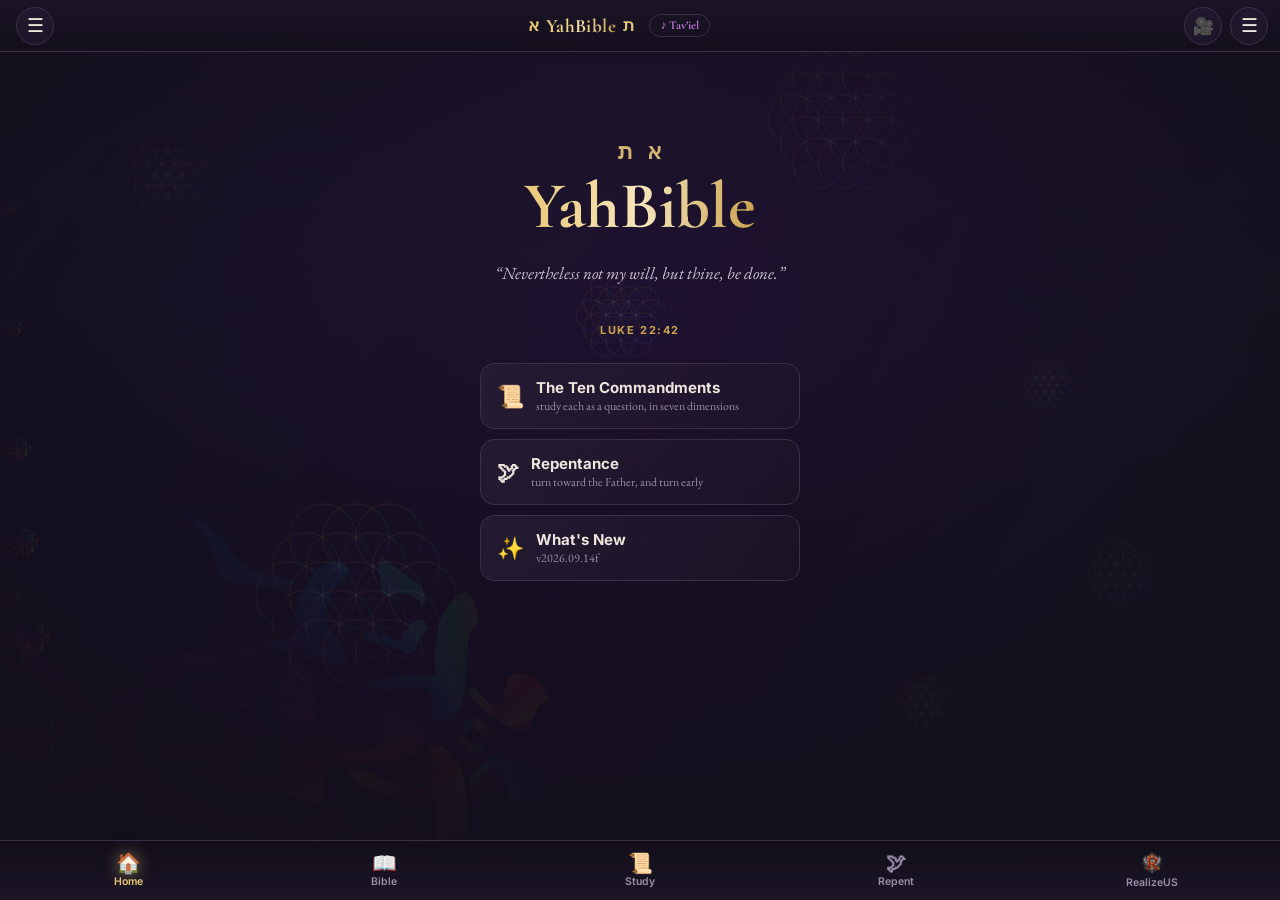
==== www/index.html @ 34f57cc9 "Master identities corrected to the creator's real login: virtuousdeity@proton.me and @yahwehtsidkenu" ====
<!doctype html>
<html lang="en">
<head>
<meta charset="utf-8">
<meta name="viewport" content="width=device-width, initial-scale=1, viewport-fit=cover, maximum-scale=1, user-scalable=no">
<meta name="theme-color" content="#130f1b">
<title>YahBible</title>
<link rel="stylesheet" href="fonts.css">
<link rel="stylesheet" href="app.css">
</head>
<body>
  <!-- Holy-fish backdrop: a school of swimming fish + rotating Flower-of-Life (seeds of life),
       exactly like the desktop app. Populated by buildBg() in app.js. -->
  <div id="fishbg"><div class="hueshift"></div><div id="flowers"></div><div id="fishes"></div>
    <div class="giant"><img src="assets/holy-fish.png" alt=""></div></div>

  <header id="topbar">
    <button class="topbtn menubtn" id="leftmenubtn" title="Sources" aria-label="Open sources menu">☰</button>
    <div class="wordmark"><span class="heb">א</span><span class="yb">YahBible</span><span class="heb">ת</span>
      <button class="tavlink" id="tavbtn" title="Ask Tav'iel">&#9834; Tav&rsquo;iel</button></div>
    <div class="topright">
      <button class="topbtn" id="cambtn" title="Self-cam / studio" aria-label="Self-cam">🎥</button>
      <button class="topbtn menubtn" id="rightmenubtn" title="Menu &amp; verse study" aria-label="Open menu">☰</button>
    </div>
  </header>

  <main id="view"></main>

  <!-- FULL 1:1 desktop app, shown when the desktop is reachable; camera overlays float on top -->
  <iframe id="deskframe" title="YahBible" hidden></iframe>
  <button id="deskexit" title="Back to the phone app" hidden>✕ Exit to app</button>

  <!-- LEFT drawer: sources (all the sacred books) — mirrors the desktop left menu -->
  <div id="scrim" hidden></div>
  <aside id="leftdrawer" class="drawer left" hidden aria-label="Sources"></aside>
  <!-- RIGHT drawer: verse study (word breakdown, versions, original language) — mirrors the desktop right panel -->
  <aside id="rightdrawer" class="drawer right" hidden aria-label="Verse study"></aside>

  <nav id="tabbar">
    <button class="tab" data-tab="home"><span class="ti">🏠</span>Home</button>
    <button class="tab" data-tab="bible"><span class="ti">📖</span>Bible</button>
    <button class="tab" data-tab="commandments"><span class="ti">📜</span>Study</button>
    <button class="tab" data-tab="repent"><span class="ti">🕊</span>Repent</button>
    <button class="tab" data-tab="realizeus"><img class="ti tabimg" src="assets/realizeus.png" alt="">RealizeUS</button>
  </nav>

  <!-- draggable + pinch-resizable self-cam windows (front / back), each independent -->
  <div id="cam" class="camwin"><video id="camvid" autoplay playsinline muted></video></div>
  <div id="cam2" class="camwin"><video id="camvid2" autoplay playsinline muted></video></div>

  <!-- OTA loader — VERSION-GATED: only runs a cached web shell if it is strictly NEWER than the
       version bundled in this APK; otherwise always runs the bundled code. This prevents an old
       web copy from ever masking newer bundled features. -->
  <script>
  (function(){
    var BUNDLED_VER=20260914240;   // bump every APK build; OTA applies only if remote > this
    window.__bundledVer=BUNDLED_VER;   // shown in Settings so the running build is always verifiable
    var REMOTE='https://huggingface.co/OhBeOneKeyNoBe/YahBible-Mobile/resolve/main/www/';
    var SHELL=['app.css','data/commandments.js','data/repentance.js','data/news.js','data/kjv.js','data/verlang.js','packs.js','app.js'];
    function ck(f){return 'yb_ota_'+f;}
    function bundled(){ SHELL.forEach(function(f){
        if(f.slice(-4)==='.css'){var l=document.createElement('link');l.rel='stylesheet';l.href=f;document.head.appendChild(l);}
        else{document.write('<script src="'+f+'"><\/script>');}
      }); }
    function inject(f,txt){ if(f.slice(-4)==='.css'){var s=document.createElement('style');s.textContent=txt;document.head.appendChild(s);}
        else{var sc=document.createElement('script');sc.text=txt;document.head.appendChild(sc);} }
    var cver=0; try{ cver=parseInt(localStorage.getItem('yb_ota_ver')||'0',10)||0; }catch(e){}
    var full=true; try{ for(var i=0;i<SHELL.length;i++){ if(localStorage.getItem(ck(SHELL[i]))==null){ full=false; break; } } }catch(e){ full=false; }
    if(full && cver>BUNDLED_VER){ try{ for(var j=0;j<SHELL.length;j++) inject(SHELL[j], localStorage.getItem(ck(SHELL[j]))); }catch(e){ bundled(); } }
    else { // bundled is newest (or no valid newer cache) — clear any stale cache and run bundled
      try{ if(cver<=BUNDLED_VER){ SHELL.forEach(function(f){localStorage.removeItem(ck(f));}); localStorage.removeItem('yb_ota_ver'); } }catch(e){}
      bundled();
    }
    // background: only cache a shell that is a NEWER version than we bundled
    setTimeout(function(){
      try{
        fetch(REMOTE+'version.txt?ts='+Date.now(),{cache:'no-store'}).then(function(r){return r.ok?r.text():null;}).then(function(v){
          var rv=parseInt((v||'0').trim(),10)||0; if(rv<=BUNDLED_VER) return;   // nothing newer online
          var got={}, pending=SHELL.length;
          SHELL.forEach(function(f){ fetch(REMOTE+f+'?ts='+Date.now(),{cache:'no-store'}).then(function(r){return r.ok?r.text():null;}).then(function(t){
            if(t) got[f]=t; if(--pending===0){ var ok=SHELL.every(function(x){return got[x]!=null;});
              if(ok){ try{ SHELL.forEach(function(x){localStorage.setItem(ck(x),got[x]);}); localStorage.setItem('yb_ota_ver',String(rv)); }catch(e){}
                if(window.toast) toast('✨ Update ready — reopen the app to apply'); } }
          }).catch(function(){ if(--pending===0){} }); });
        }).catch(function(){});
      }catch(e){}
    }, 3000);
  })();
  </script>
</body>
</html>
---- www/fonts.css ----
/* YahBible Mobile — self-hosted fonts (offline) */
@font-face{font-family:'Cormorant Garamond';font-style:italic;font-weight:600;font-display:swap;src:url('fonts/cormorantgaramond-600i.woff2') format('woff2')}
@font-face{font-family:'Cormorant Garamond';font-style:normal;font-weight:500;font-display:swap;src:url('fonts/cormorantgaramond-500.woff2') format('woff2')}
@font-face{font-family:'Cormorant Garamond';font-style:normal;font-weight:600;font-display:swap;src:url('fonts/cormorantgaramond-600.woff2') format('woff2')}
@font-face{font-family:'Cormorant Garamond';font-style:normal;font-weight:700;font-display:swap;src:url('fonts/cormorantgaramond-700.woff2') format('woff2')}
@font-face{font-family:'EB Garamond';font-style:italic;font-weight:400;font-display:swap;src:url('fonts/ebgaramond-400i.woff2') format('woff2')}
@font-face{font-family:'EB Garamond';font-style:normal;font-weight:400;font-display:swap;src:url('fonts/ebgaramond-400.woff2') format('woff2')}
@font-face{font-family:'Inter';font-style:normal;font-weight:400;font-display:swap;src:url('fonts/inter-400.woff2') format('woff2')}
@font-face{font-family:'Inter';font-style:normal;font-weight:600;font-display:swap;src:url('fonts/inter-600.woff2') format('woff2')}
@font-face{font-family:'Inter';font-style:normal;font-weight:700;font-display:swap;src:url('fonts/inter-700.woff2') format('woff2')}
@font-face{font-family:'Inter';font-style:normal;font-weight:800;font-display:swap;src:url('fonts/inter-800.woff2') format('woff2')}
---- www/app.css ----
/* YahBible Mobile — offline phone UI. Dark holographic theme, matches the desktop edition. */
:root{
  --bg:#130f1b; --bg2:#1b1526; --panel:#221a30; --panela:#2a2038;
  --ink:#ece6dc; --ink2:#c9c0d4; --dim:#9a8fa8; --line:#3a3048;
  --gold:#e9c877; --gold2:#caa24e; --sky:#6cb6ff; --grn:#5fd39a; --vio:#c07ad9;
  --hue:270;
  /* RGB components so themed surfaces can carry alpha */
  --bgrgb:19,15,27; --bg2rgb:27,21,38;
  --cardrgb:34,26,48; --card2rgb:46,36,64; --card3rgb:28,22,40; --actrgb:60,48,80;
  --goldrgb:233,200,119;
  --hebsize:19px;            /* Hebrew / original text size (Settings) */
  --menuop:1;                /* menu opacity: 1 = solid, lower reveals the fish */
  --veil:0;                  /* content veil over the fish behind the main area */
  /* a readable italic serif (system fonts, offline): Georgia on iOS/desktop, Noto Serif on Android */
  --fital:'Iowan Old Style',Georgia,'Noto Serif','EB Garamond',serif;
  --safe-top:env(safe-area-inset-top,0px); --safe-bot:env(safe-area-inset-bottom,0px);
}
/* ===== themes (desktop parity: Parchment / Sepia / Night). Night is the base above. ===== */
body[data-theme="parchment"]{
  --bg:#f2ead6; --bg2:#eadfc4; --panel:#e4d6b6; --panela:#dccaa4;
  --ink:#2f2513; --ink2:#54442c; --dim:#84714f; --line:#cfc0a0;
  --gold:#8a6420; --gold2:#a67c2e; --sky:#245e9e; --grn:#1c7a50; --vio:#6f3b8c;
  --bgrgb:242,234,214; --bg2rgb:234,223,196;
  --cardrgb:255,250,238; --card2rgb:248,240,222; --card3rgb:240,230,206; --actrgb:224,210,180;
  --goldrgb:138,100,32}
body[data-theme="sepia"]{
  --bg:#e9d9ba; --bg2:#e0cda6; --panel:#d8c294; --panela:#cfb783;
  --ink:#37281a; --ink2:#5c4630; --dim:#8a7052; --line:#c2ad86;
  --gold:#7e5a1a; --gold2:#996f24; --sky:#2a5a92; --grn:#20714c; --vio:#6a3d85;
  --bgrgb:233,217,186; --bg2rgb:224,205,166;
  --cardrgb:250,240,216; --card2rgb:242,230,202; --card3rgb:234,220,188; --actrgb:216,197,160;
  --goldrgb:126,90,26}
/* light themes: soften the dark holy-fish sky and re-ground the lineage node tints */
body[data-theme="parchment"] #fishbg,body[data-theme="sepia"] #fishbg{
  background:radial-gradient(120% 100% at 50% -10%,hsl(var(--hue) 30% 90%),hsl(var(--hue) 26% 78%) 70%)}
body[data-theme="parchment"] .gnode.fullness,body[data-theme="sepia"] .gnode.fullness{background:hsl(45 55% 92%);border-color:hsl(45 45% 68%)}
body[data-theme="parchment"] .gnode.deficiency,body[data-theme="sepia"] .gnode.deficiency{background:hsl(2 45% 93%);border-color:hsl(2 40% 72%)}
body[data-theme="parchment"] .gnode.angelic,body[data-theme="sepia"] .gnode.angelic{background:hsl(210 50% 92%);border-color:hsl(210 40% 70%)}
body[data-theme="parchment"] .gnode.angelic .gnname,body[data-theme="sepia"] .gnode.angelic .gnname{color:hsl(214 45% 30%)}
*{box-sizing:border-box;-webkit-tap-highlight-color:transparent}
/* ===== readable italics: swap the delicate Garamond italic for a legible serif ===== */
.cscr,.cmdfull,.repepigraph,.prayerbox,.scnote,.scintro,.cssub,.onioncap,.dimhint,
.home .quote,.dimq,.ladintro,.rc,.cssub,.repline,.beliefbox,.rv{font-family:var(--fital)}
.cscr,.cmdfull,.repepigraph,.prayerbox,.scnote,.scintro,.cssub,.home .quote,.dimq,.onioncap{font-style:italic}
/* ===== holographic gold: any prominent gold shimmers ===== */
@keyframes holoShimmer{0%,100%{background-position:0% 50%}50%{background-position:100% 50%}}
.holo,.holo-gold,.cmdttl,.rdttl,.csttl,.cmdsec h3,.wordmark .yb,.home .big .yb,
.cscrref,.cxrl,.cxlbl,.cmdeye,.listhdr,.testlbl,.onilbl{
  background:linear-gradient(100deg,#f6e6bd,#e9c877,#fff6d8,#caa24e,#e9c877,#f6e6bd);
  background-size:220% 100%;-webkit-background-clip:text;background-clip:text;
  -webkit-text-fill-color:transparent;color:transparent;animation:holoShimmer 6s ease-in-out infinite}
.repepigraph,.cmdfull,.prayerbox{ /* gold quotes: readable italic in a warm holographic gold */
  background:linear-gradient(100deg,#f3e2b4,#e9c877,#fff2cf,#d8b25e,#e9c877);
  background-size:200% 100%;-webkit-background-clip:text;background-clip:text;
  -webkit-text-fill-color:transparent;color:transparent;animation:holoShimmer 7s ease-in-out infinite}
@media (prefers-reduced-motion:reduce){.holo,.holo-gold,.cmdttl,.rdttl,.csttl,.cmdsec h3,.repepigraph,.cmdfull,.prayerbox,.cscrref{animation:none}}
html,body{margin:0;height:100%;background:var(--bg);color:var(--ink);
  font-family:Inter,-apple-system,"Segoe UI",Roboto,sans-serif;overscroll-behavior:none}
body{display:flex;flex-direction:column;overflow:hidden}
button{font-family:inherit;color:inherit}
h1,h2,h3{margin:0}

/* holy-fish backdrop: a school of swimming fish + rotating Flower-of-Life (seeds of life),
   1:1 with the desktop app's #hfbg. --bgvis (0..~2.3) scales overall visibility. */
#fishbg{position:fixed;inset:0;z-index:0;pointer-events:none;overflow:hidden;--bgvis:1;
  background:radial-gradient(120% 100% at 50% -10%,hsl(var(--hue) 45% 14%),hsl(var(--hue) 40% 7%) 70%)}
#fishbg .hueshift{position:absolute;inset:0;opacity:calc(.22 * var(--bgvis));mix-blend-mode:screen;
  background:linear-gradient(120deg,hsl(205 80% 40% / .5),hsl(260 70% 45% / .5),hsl(170 70% 40% / .5));
  animation:hueshift 26s linear infinite}
#fishbg .flower{position:absolute;opacity:calc(.85 * var(--bgvis))}
#fishbg .fish{position:absolute;opacity:calc(.34 * var(--bgvis))}
#fishbg .fish img,#fishbg .giant img{width:100%;height:auto;display:block}
#fishbg .giant{position:absolute;top:50%;left:0;opacity:calc(.17 * var(--bgvis));width:min(560px,72vw);
  animation:swimR 64s linear infinite}
@keyframes hueshift{0%{filter:hue-rotate(0)}100%{filter:hue-rotate(360deg)}}
@keyframes rotslow{to{transform:rotate(360deg)}}
@keyframes drift{0%{transform:translate(0,0)}100%{transform:translate(var(--dx),var(--dy))}}
@keyframes swimR{0%{transform:translate(-16vw,-50%) scaleX(1)}100%{transform:translate(116vw,-50%) scaleX(1)}}
@keyframes swimL{0%{transform:translate(116vw,-50%) scaleX(-1)}100%{transform:translate(-16vw,-50%) scaleX(-1)}}
#fishbg::after{content:"";position:absolute;inset:0;background:radial-gradient(80% 60% at 50% 42%,transparent,var(--bg) 96%)}
/* studio mode: an uploaded/downloaded stream background replaces the fish school —
   the header, logo, verse and buttons stay on top untouched */
#fishbg.studio{background-size:cover;background-position:center}
#fishbg.studio .hueshift,#fishbg.studio .flower,#fishbg.studio .fish,#fishbg.studio .giant{display:none}
#fishbg.studio::after{background:radial-gradient(85% 70% at 50% 45%,transparent,rgba(0,0,0,.30) 100%)}
.bgthumb{width:64px;height:96px;border-radius:10px;border:2px solid var(--line);background-size:cover;background-position:center;cursor:pointer;flex:none}
.bgthumb.on{border-color:var(--gold);box-shadow:0 0 0 1px var(--gold)}
.bgthumb.fish{display:flex;align-items:center;justify-content:center;font-size:22px;background:linear-gradient(160deg,#241a34,#161022)}
.bgthumb.up{display:flex;align-items:center;justify-content:center;font-size:20px;color:var(--gold);background:rgba(var(--cardrgb),.5);border-style:dashed}

/* top bar */
#topbar{position:relative;z-index:5;flex:none;height:calc(52px + var(--safe-top));padding-top:var(--safe-top);
  display:flex;align-items:center;justify-content:space-between;padding-left:16px;padding-right:12px;
  background:linear-gradient(180deg,var(--bg2),rgba(var(--bgrgb),.72));backdrop-filter:blur(8px);border-bottom:1px solid var(--line)}
.wordmark{font:700 19px "Cormorant Garamond",Georgia,serif;letter-spacing:.02em;display:flex;align-items:center;gap:7px}
.wordmark .heb{color:var(--gold);font-size:17px}
.wordmark .yb{background:linear-gradient(92deg,#e9c877,#f0d9a0,#caa24e);-webkit-background-clip:text;background-clip:text;-webkit-text-fill-color:transparent;font-weight:700}
.topbtn{width:38px;height:38px;border-radius:50%;border:1px solid var(--line);background:rgba(40,30,55,.5);
  display:flex;align-items:center;justify-content:center;font-size:17px;cursor:pointer}
.topbtn:active{transform:scale(.94)}
.topbtn.on{border-color:var(--vio);color:#e8c4f5}
.topright{display:flex;align-items:center;gap:8px}
.menubtn{font-size:19px}
#topbar .wordmark{flex:1;justify-content:center}
.tavlink{margin-left:8px;background:transparent;border:1px solid var(--line);border-radius:16px;padding:3px 10px;
  font:700 12px "Cormorant Garamond",Georgia,serif;color:var(--vio);cursor:pointer}
.tavlink:active{transform:scale(.95)}
/* slide-out drawers (left = sources, right = verse study) */
#scrim{position:fixed;inset:0;z-index:40;background:rgba(8,5,15,.6);backdrop-filter:blur(2px);animation:fade .2s ease}
.drawer{position:fixed;top:0;bottom:0;z-index:45;width:min(85vw,340px);
  background:linear-gradient(160deg,rgba(var(--bg2rgb),var(--menuop)),rgba(var(--bgrgb),var(--menuop)));
  overflow-y:auto;-webkit-overflow-scrolling:touch;padding:calc(14px + var(--safe-top)) 16px calc(20px + var(--safe-bot));
  box-shadow:0 0 40px rgba(0,0,0,.6)}
/* menu transparency: with it active, an open menu reveals the FISH BACKGROUND — never the page
   content — so the main view and tab bar step out of sight while a drawer is open */
body.seethru #view,body.seethru #tabbar,body.seethru #topbar{visibility:hidden}
body.seethru #scrim{background:rgba(8,5,15,.10);backdrop-filter:none}
body.seethru .drawer{box-shadow:none}
.drawer.left{left:0;border-right:1px solid var(--line);transform:translateX(-100%);animation:slideL .26s ease forwards}
.drawer.right{right:0;border-left:1px solid var(--line);transform:translateX(100%);animation:slideR .26s ease forwards}
@keyframes slideL{to{transform:translateX(0)}} @keyframes slideR{to{transform:translateX(0)}}
.drawhdr{display:flex;align-items:center;justify-content:space-between;margin-bottom:12px;padding-bottom:10px;border-bottom:1px solid var(--line)}
.drawhdr .dt{font:800 11px Inter;letter-spacing:.16em;text-transform:uppercase;color:var(--gold2)}
.drawx{width:32px;height:32px;border-radius:50%;border:1px solid var(--line);background:rgba(40,30,55,.5);color:var(--dim);font-size:15px;cursor:pointer}
.srcgroup{margin-bottom:14px}
.srclbl{font:800 10px Inter;letter-spacing:.14em;text-transform:uppercase;color:var(--gold2);margin:10px 0 6px;opacity:.9}
.srcitem{display:flex;align-items:center;gap:9px;width:100%;text-align:left;padding:10px 11px;margin-bottom:5px;border-radius:10px;cursor:pointer;
  border:1px solid var(--line);background:rgba(var(--cardrgb),.4);color:var(--ink);font:600 14px Inter}
.srcitem:active{transform:scale(.99);border-color:var(--gold2)}
.srcitem .si{font-size:16px;flex:none}
.srcitem.locked{opacity:.6}
.srcitem.locked .si{filter:grayscale(1)}
.srcitem.dl{opacity:.85}
.srcsz{margin-left:auto;font:700 10px Inter;color:var(--sky)}
.srcnote{font:12.5px/1.5 var(--fital);font-style:italic;color:var(--dim);padding:8px 4px}
.connectcard{margin:8px 0 14px;padding:12px 13px;border-radius:12px;border:1px solid rgba(108,182,255,.4);background:rgba(89,150,255,.07)}
.connectcard .cct{font:700 13px Inter;color:var(--sky)}
.connectcard p{font:12.5px/1.5 var(--fital);color:var(--dim);margin:5px 0 9px}
.connectbtn{width:100%;padding:9px;border-radius:9px;border:1px solid var(--sky);background:transparent;color:var(--sky);font:700 13px Inter;cursor:pointer}
/* right drawer — verse study */
.vsref{font:700 20px "Cormorant Garamond",Georgia,serif;margin:2px 0 6px}
.vstext{font:17px/1.6 var(--fital);color:var(--ink);margin:0 0 12px;padding-left:11px;border-left:2px solid var(--gold2)}
.vstabs{display:flex;flex-wrap:wrap;gap:6px;margin:0 0 14px}
.vstab{padding:6px 11px;border-radius:16px;border:1px solid var(--line);background:rgba(40,30,55,.5);color:var(--ink2);font:600 12px Inter;cursor:pointer}
.vstab.locked{opacity:.7}
.wchips{display:flex;flex-wrap:wrap;gap:6px;margin:5px 0 14px}
.wchip{padding:5px 10px;border-radius:8px;border:1px solid var(--line);background:rgba(var(--cardrgb),.5);color:var(--ink);font:500 13px var(--fital);cursor:pointer}
.wchip:active{border-color:var(--gold2);transform:scale(.97)}
.rv{cursor:pointer} .rv:active{background:rgba(var(--goldrgb),.08)}
/* version compare + word study inside the drawer */
#vspanel{margin:10px 0}
.vlist{display:flex;flex-direction:column;gap:7px;max-height:46vh;overflow:auto}
.vrow{display:flex;gap:8px;padding:6px 0;border-bottom:1px solid var(--line)}
.vcode{flex:none;width:92px;font:700 10px Inter;color:var(--gold2);text-transform:uppercase;letter-spacing:.03em;padding-top:2px}
.vtxt{font:14.5px/1.5 var(--fital);color:var(--ink)}
.origline{font-family:"Noto Serif Hebrew","Times New Roman",serif;font-size:22px;direction:rtl;line-height:2;color:var(--ink)}
.origtok{cursor:pointer;padding:1px 4px;border-radius:5px} .origtok:active{background:rgba(var(--goldrgb),.15)}
.interlist{display:flex;flex-wrap:wrap;gap:8px}
.intok{border:1px solid var(--line);border-radius:8px;padding:6px 8px;text-align:center;min-width:64px;background:rgba(var(--cardrgb),.4)}
.intok .io{display:block;font:20px "Noto Serif Hebrew",serif}
.intok .ie{display:block;font:600 12px Inter;color:var(--ink)}
.intok .is{display:block;font:700 9px Inter;color:var(--sky)}
.wsstudy{text-align:center;padding:10px}
.wsglyph{font:34px "Noto Serif Hebrew",serif;margin-bottom:4px}
.wssid{font:700 12px Inter;color:var(--sky);margin-bottom:8px}
.wsdef{font:14.5px/1.55 var(--fital);color:var(--ink);text-align:left}
/* Updates & Downloads screen */
.updbanner{background:rgba(var(--goldrgb),.1);border:1px solid var(--gold2);border-radius:11px;padding:10px 13px;margin:6px 0 12px;font:14px/1.4 Inter;color:var(--gold)}
.miniupd{background:transparent;border:1px solid var(--gold2);border-radius:14px;padding:2px 10px;color:var(--gold);font:700 11px Inter;cursor:pointer}
.setnote{font:13.5px/1.55 var(--fital);color:var(--dim);margin:6px 0 12px}
.packrow{display:flex;gap:10px;align-items:center;border:1px solid var(--line);border-radius:12px;padding:12px 13px;margin-bottom:10px;background:rgba(var(--cardrgb),.4)}
.packmeta{flex:1;min-width:0}
.packname{font:700 15px Inter;color:var(--ink)}
.packdesc{font:12.5px/1.45 var(--fital);color:var(--dim);margin:2px 0 5px}
.packstate{font:700 11px Inter;color:var(--gold2)}
.packbar{height:5px;border-radius:3px;background:rgba(var(--actrgb),.6);margin-top:6px;overflow:hidden}
.packbar>span{display:block;height:100%;width:0;background:linear-gradient(90deg,#e9c877,#5fd39a);transition:width .2s}
.packbtn{flex:none;padding:9px 12px;border-radius:10px;border:1px solid var(--sky);background:transparent;color:var(--sky);font:700 12px Inter;cursor:pointer}
.packbtn.done{border-color:var(--grn);color:var(--grn)}
.packbtn:disabled{opacity:.6}
.setrow{display:flex;gap:8px;align-items:center}
.setinput{width:100%;flex:1;background:rgba(20,14,30,.6);border:1px solid var(--line);border-radius:9px;padding:11px 12px;color:var(--ink);font:15px Inter}
.cmdlogin .setrow{gap:10px}
.acctrow{display:flex;align-items:center;gap:12px}
.acctav{width:44px;height:44px;border-radius:50%;background:linear-gradient(140deg,#c07ad9,#8a7be8);color:#fff;font:800 20px "Cormorant Garamond",serif;display:flex;align-items:center;justify-content:center;flex:none}
.acctname{font:700 16px Inter;color:var(--ink)} .acctsub{font:12.5px var(--fital);color:var(--dim)}
.topbtn.hasupd::after{content:"";position:absolute;top:6px;right:6px;width:8px;height:8px;border-radius:50%;background:var(--gold);border:1px solid var(--bg)}
.topbtn{position:relative}

/* main scroll view */
#view{position:relative;z-index:2;flex:1;overflow-y:auto;-webkit-overflow-scrolling:touch;
  padding:0 15px calc(78px + var(--safe-bot));
  background:rgba(var(--bgrgb),var(--veil))}   /* content veil: 0 = fish shows through (default) */
#view>.screen{padding-top:16px}
#view>.screen.reader{padding-top:0}   /* reader is flush: its sticky bar hugs the header */
.screen{animation:fade .28s ease}
@keyframes fade{from{opacity:0;transform:translateY(6px)}to{opacity:1;transform:none}}

/* bottom tab bar */
#tabbar{position:relative;z-index:5;flex:none;display:flex;height:calc(60px + var(--safe-bot));padding-bottom:var(--safe-bot);
  background:linear-gradient(0deg,var(--bg2),rgba(var(--bgrgb),.8));backdrop-filter:blur(8px);border-top:1px solid var(--line)}
.tab{flex:1;display:flex;flex-direction:column;align-items:center;justify-content:center;gap:2px;
  background:transparent;border:none;cursor:pointer;color:var(--dim);font:600 10.5px Inter;position:relative}
.tab .ti{font-size:20px;line-height:1}
.tab.on{color:var(--gold)}
.tab.on .ti{filter:drop-shadow(0 0 8px rgba(var(--goldrgb),.5))}
.tab .dot{position:absolute;top:9px;right:calc(50% - 16px);width:7px;height:7px;border-radius:50%;background:var(--gold)}

/* ---- HOME ---- */
.home{min-height:70vh;display:flex;flex-direction:column;align-items:center;justify-content:center;text-align:center;padding:30px 8px}
.home .big{font:700 clamp(40px,15vw,66px) "Cormorant Garamond",Georgia,serif;line-height:1;margin:8px 0}
.home .big .yb{background:linear-gradient(92deg,#e9c877,#f6e6bd,#caa24e);-webkit-background-clip:text;background-clip:text;-webkit-text-fill-color:transparent}
.home .heb{color:var(--gold);opacity:.9}
.home .quote{font:italic 17px/1.5 "EB Garamond",Georgia,serif;color:var(--ink2);max-width:340px;margin:14px auto 4px;min-height:52px}
.home .qref{font:700 11px Inter;letter-spacing:.14em;text-transform:uppercase;color:var(--gold2);margin-top:6px}
.home .cta{margin-top:26px;display:flex;flex-direction:column;gap:10px;width:min(320px,86vw)}
.homebtn{display:flex;align-items:center;gap:12px;text-align:left;padding:14px 16px;border-radius:14px;cursor:pointer;
  border:1px solid var(--line);background:linear-gradient(120deg,rgba(42,32,56,.7),rgba(30,22,40,.5));color:var(--ink);font:700 15px Inter}
.homebtn .hi{font-size:22px}
.homebtn .hs{display:block;font:400 12px "EB Garamond",serif;color:var(--dim);margin-top:1px}
.homebtn:active{transform:scale(.98)}

/* ---- list (commandments) ---- */
.listhdr{font:800 11px Inter;letter-spacing:.16em;text-transform:uppercase;color:var(--gold2);margin:4px 0 12px;text-align:center}
.cmdrow{display:flex;align-items:center;gap:13px;width:100%;text-align:left;padding:14px 15px;margin-bottom:9px;border-radius:13px;cursor:pointer;
  border:1px solid var(--line);background:linear-gradient(120deg,rgba(42,32,56,.55),rgba(28,20,38,.4));color:var(--ink)}
.cmdrow:active{transform:scale(.99)}
.cmdrow .num{font:700 20px "Cormorant Garamond",serif;background:linear-gradient(92deg,#e9c877,#caa24e);-webkit-background-clip:text;background-clip:text;-webkit-text-fill-color:transparent;min-width:26px;text-align:center}
.cmdrow .ct{font:600 15px Inter}
.navcards{display:flex;gap:10px;margin-bottom:14px}
.navcard{flex:1;padding:13px;border-radius:13px;cursor:pointer;border:1px solid var(--line);text-align:center;font:700 13px Inter;
  background:linear-gradient(130deg,rgba(48,30,60,.6),rgba(30,20,40,.4))}
.navcard.rep{border-color:rgba(192,122,217,.5);color:#e2bff0}
.navcard.news{border-color:rgba(var(--goldrgb),.45);color:var(--gold)}
.navcard .ni{font-size:19px;display:block;margin-bottom:3px}

/* ---- study page (reused from desktop, mobile-tuned) ---- */
.study{padding-bottom:10px}
.backbtn{display:inline-flex;align-items:center;gap:6px;margin-bottom:8px;padding:7px 12px;border-radius:20px;cursor:pointer;
  border:1px solid var(--line);background:rgba(40,30,55,.5);color:var(--ink2);font:600 12px Inter}
.cmdno{font:800 10px Inter;letter-spacing:.18em;text-transform:uppercase;color:var(--gold2);text-align:center;margin-top:4px}
.cmdttl{font:700 clamp(26px,7vw,34px) "Cormorant Garamond",Georgia,serif;text-align:center;line-height:1.08;margin:3px 0;
  background:linear-gradient(92deg,#e9c877,#f6e6bd,#caa24e);-webkit-background-clip:text;background-clip:text;-webkit-text-fill-color:transparent;text-wrap:balance}
.cmdfull{font:italic 17px/1.45 "EB Garamond",Georgia,serif;text-align:center;color:var(--gold);margin:10px 14px 4px}
.cmdfull .cmdref{display:block;font:700 10px Inter;letter-spacing:.16em;text-transform:uppercase;font-style:normal;color:var(--dim);margin-top:7px}
.cmdsec{border-top:1px solid var(--line);padding-top:16px;margin-top:16px}
.cmdeye{font:800 9.5px Inter;letter-spacing:.16em;text-transform:uppercase;color:var(--gold2);opacity:.85;margin-bottom:3px}
.cmdsec h3{font:600 clamp(19px,5.4vw,23px) "Cormorant Garamond",Georgia,serif;color:var(--gold);margin:0 0 10px;line-height:1.15;text-wrap:balance}
.cmdsec p{font:16px/1.6 "EB Garamond",Georgia,serif;color:var(--ink);margin:10px 0}
.cscr{font:italic 15px/1.5 "EB Garamond",serif;color:var(--gold);margin:10px 0;padding-left:12px;border-left:2px solid var(--gold2)}
.cscrref{display:block;font:700 9.5px Inter;letter-spacing:.1em;text-transform:uppercase;font-style:normal;color:var(--dim);margin-top:4px}
.cxrefs{margin:12px 0 2px;font:14px/1.7 "EB Garamond",serif;color:var(--dim)}
.cxrefs .cxrl{display:block;font:800 9.5px Inter;letter-spacing:.14em;text-transform:uppercase;color:var(--gold2);margin-bottom:3px}
.scref{color:var(--sky);border-bottom:1px dotted rgba(108,182,255,.5);cursor:pointer}
.cmddefine .cmdeye{color:#e0563b}
.cmdkeep{border-left:3px solid var(--grn);padding-left:13px}
.cmdkeep .cmdeye{color:var(--grn)}
.cmdinsight h3{color:var(--sky)} .cmdinsight .cmdeye{color:var(--sky);opacity:.75}

/* dimension accordions */
.dimq{font:italic 600 16px/1.4 "Cormorant Garamond",serif;color:var(--gold2);margin:8px 0 4px}
.dimacc{border:1px solid var(--line);border-radius:11px;margin:0 0 8px;overflow:hidden;background:rgba(var(--cardrgb),.35)}
.dimhdr{display:flex;align-items:center;gap:9px;width:100%;text-align:left;background:transparent;border:none;color:var(--ink);cursor:pointer;padding:12px 13px;font:600 14px Inter}
.dimdot{flex:none;width:12px;height:12px;border-radius:50%}
.dimname{font-weight:700;white-space:nowrap} .dimsub{flex:1;color:var(--dim);font-weight:400;font-size:12px}
.dimcount{flex:none;min-width:19px;height:19px;padding:0 5px;border-radius:10px;background:rgba(var(--actrgb),.6);color:var(--dim);font:700 10px/19px Inter;text-align:center}
.dimcar{transition:transform .2s;color:var(--gold2)} .dimacc.open .dimcar{transform:rotate(90deg)}
.dimbody{display:none;padding:2px 14px 14px;border-top:1px solid var(--line)} .dimacc.open .dimbody{display:block}
.dimbody p{font:15px/1.6 "EB Garamond",serif;margin:10px 0}
.cxlbl{font:800 9.5px Inter;letter-spacing:.14em;text-transform:uppercase;color:var(--vio);margin:12px 0 5px}
.cxlist{margin:0;padding:0;list-style:none}
.cxlist li{font:14px/1.5 "EB Garamond",serif;color:var(--ink);padding:5px 0 5px 13px;border-left:2px solid rgba(224,86,59,.5);margin-bottom:5px}
.keepbox{margin-top:10px;padding:10px 12px;background:rgba(95,211,154,.09);border-left:3px solid var(--grn);border-radius:0 8px 8px 0;font:14.5px/1.55 "EB Garamond",serif}

/* onion */
.onionwrap{margin:8px 0 14px;padding:14px;border:1px solid var(--line);border-radius:14px;background:rgba(28,20,40,.4)}
.onion{position:relative;width:min(280px,74vw);margin:0 auto 12px}
.onionsvg{width:100%;height:auto;display:block}
.onionring{stroke-width:2;fill-opacity:.12}
.onion.picked .onionring{fill-opacity:.05}
.onionring.sel{fill-opacity:.42;stroke-width:3.5}
.onionfig{fill:rgba(244,238,214,.55)}
.onioncore{position:absolute;left:50%;top:50%;transform:translate(-50%,-50%);text-align:center;font:700 10px Inter;color:var(--dim);pointer-events:none;line-height:1.2}
.onioncore.spirit{color:#e0b3ff;text-shadow:0 0 10px rgba(192,122,217,.7)}
.onionleg{display:flex;flex-direction:column;gap:3px}
.onionlegitem{display:flex;align-items:center;gap:9px;flex-wrap:wrap;width:100%;text-align:left;cursor:pointer;background:transparent;border:1px solid transparent;border-radius:9px;padding:7px 9px;color:var(--ink);font:600 13.5px Inter}
.onionlegitem.sel{border-color:var(--gold2);background:rgba(48,38,64,.6)}
.oldot{flex:none;width:12px;height:12px;border-radius:50%}
.olsub{flex-basis:100%;margin-left:21px;font:400 11.5px "EB Garamond",serif;color:var(--dim)}
.onioncap{margin-top:10px;font:italic 12.5px/1.5 "EB Garamond",serif;color:var(--dim)}
.dimhint{font:italic 11.5px Inter;color:var(--dim);margin:2px 0 10px;text-align:center}

/* repentance */
.repdim{margin-top:12px;border:1px solid rgba(192,122,217,.4);border-radius:9px;overflow:hidden;background:rgba(192,122,217,.06)}
.repdimhdr{display:flex;align-items:center;gap:6px;width:100%;text-align:left;cursor:pointer;background:transparent;border:none;color:#d3a9e8;font:700 12.5px Inter;padding:10px 12px}
.repdimhdr .dimcar{margin-left:auto} .repdim.open .repdimhdr .dimcar{transform:rotate(90deg)}
.repdimbody{display:none;padding:2px 13px 13px} .repdim.open .repdimbody{display:block}
.repline{font:14.5px/1.55 "EB Garamond",serif;margin:7px 0} .repline b{color:#d3a9e8;font:700 11px Inter}
.cmdrepent{border-left:3px solid var(--vio);padding-left:13px} .cmdrepent .cmdeye{color:var(--vio)}
.ladder{margin:12px 0;padding:12px 14px;border:1px solid var(--line);border-radius:11px;background:rgba(28,20,40,.4)}
.ladderdown{list-style:none;margin:0;padding:0}
.ladderdown li{display:flex;align-items:center;gap:10px;font:15px/1.5 "EB Garamond",serif;padding:5px 0 5px 12px;border-left:2px solid rgba(192,122,217,.4);margin-left:6px}
.rln{flex:none;width:21px;height:21px;border-radius:50%;background:rgba(140,72,168,.5);color:#eee;font:700 11px/21px Inter;text-align:center}
.ladderup{margin-top:12px;display:flex;flex-wrap:wrap;align-items:center;gap:6px}
.rup{font:700 12px Inter;color:var(--grn);background:rgba(95,211,154,.12);border:1px solid rgba(95,211,154,.4);border-radius:20px;padding:3px 11px}
.rarr{color:var(--dim);font-size:12px}
.repstage{border:1px solid var(--line);border-radius:11px;padding:12px 13px;background:rgba(var(--cardrgb),.4);margin-bottom:10px}
.repsttl{display:flex;align-items:center;gap:8px;font:700 14px Inter;margin-bottom:4px}
.repstsub{color:var(--dim);font-weight:400;font-size:12px}
.repels{display:flex;flex-wrap:wrap;gap:6px;margin-top:6px}
.repel{font:600 12px Inter;color:var(--gold2);background:rgba(var(--goldrgb),.1);border:1px solid var(--line);border-radius:20px;padding:3px 10px;text-transform:capitalize}
.repcontrast{display:flex;flex-direction:column;gap:10px;margin:12px 0}
.rc{padding:12px 14px;border-radius:11px;font:15px/1.5 "EB Garamond",serif}
.rcr{background:rgba(200,80,70,.1);border:1px solid rgba(200,80,70,.4);color:#e6b0a6}
.rcp{background:rgba(95,211,154,.1);border:1px solid rgba(95,211,154,.45);color:#a6e6c0}
.repsubtitle{text-align:center;font:800 10.5px Inter;letter-spacing:.18em;text-transform:uppercase;color:var(--gold2);margin:6px auto 4px;opacity:.85}
.repepigraph{text-align:center;max-width:560px;margin:10px auto 6px;border-left:none;padding:0;font:italic 18px/1.45 "Cormorant Garamond","EB Garamond",serif;color:var(--gold)}
.repepigraph .cscrref{display:block;text-align:center;margin-top:5px;font-style:normal}
/* man-shaped nested layers */
.onlayer{cursor:pointer;transition:opacity .2s}
.onion.picked .onlayer{opacity:.5} .onlayer.sel{opacity:1;filter:drop-shadow(0 0 4px rgba(255,255,255,.55))}
.onion{width:min(230px,60vw)}
.onilbl{font:800 9.5px Inter;letter-spacing:.14em;text-transform:uppercase;color:var(--gold2);margin:2px 0 6px}
.onionlegitem.sel .olname{color:var(--gold)}
/* countdown ladder 7->1 */
.ladintro{font:15px/1.6 "EB Garamond",serif;margin:8px 0 12px}
.ladder2{display:flex;flex-direction:column;margin:6px 0 12px}
.ladrow{display:flex;gap:11px;align-items:flex-start;padding:9px 6px;border-radius:9px;position:relative}
.ladrow.sel{background:rgba(var(--actrgb),.5)}
.ladrow:not(:last-child)::after{content:"";position:absolute;left:21px;top:38px;bottom:-1px;width:2px;background:linear-gradient(var(--line),transparent)}
.ladn{flex:none;width:29px;height:29px;border-radius:50%;color:#14101c;font:800 14px Inter;display:flex;align-items:center;justify-content:center;z-index:1}
.ladlabel{font:600 15px Inter}
.laddim{font:700 10.5px Inter;text-transform:uppercase;letter-spacing:.05em;margin-left:3px}
.ladnote{font:13px/1.5 "EB Garamond",serif;color:var(--dim);margin-top:2px}
/* three-step counsel */
.cmdcounsel{border-left:3px solid var(--gold2);padding-left:13px} .cmdcounsel .cmdeye{color:var(--gold2)}
.counselstep{display:flex;gap:12px;margin:14px 0;padding-top:14px;border-top:1px solid var(--line)}
.csnum{flex:none;width:32px;height:32px;border-radius:50%;background:linear-gradient(140deg,#e9c877,#caa24e);color:#241833;font:800 16px "Cormorant Garamond",serif;display:flex;align-items:center;justify-content:center}
.csttl{font:600 20px "Cormorant Garamond",serif;color:var(--gold);line-height:1.1}
.cssub{font:italic 12.5px "EB Garamond",serif;color:var(--dim);margin-bottom:6px}
.csbody{flex:1;min-width:0}
/* creed + prayer + reference-line */
.beliefbox{margin:10px 0;padding:12px 14px;border-radius:10px;border:1px solid rgba(89,184,255,.4);background:rgba(89,150,255,.08);font:15.5px/1.55 "EB Garamond",serif}
.beliefbox .bblbl{display:block;font:800 9px Inter;letter-spacing:.16em;text-transform:uppercase;color:var(--sky);margin-bottom:4px}
.prayerbox{margin:10px 0;padding:12px 15px;border-radius:0 10px 10px 0;border-left:3px solid var(--gold);background:rgba(var(--goldrgb),.08);font:italic 15.5px/1.6 "EB Garamond",serif;color:var(--gold)}
.prayerbox .cscrref{font-style:normal}
.refline{display:flex;gap:8px;flex-wrap:wrap;align-items:baseline;font:14px/1.5 "EB Garamond",serif;padding:3px 0 3px 11px;border-left:2px solid rgba(95,211,154,.4);margin:5px 0}

/* prayer buttons */
.prayacts{display:flex;flex-direction:column;gap:9px;margin-top:14px}
.seekcounsel,.lordsprayer{cursor:pointer;border-radius:12px;padding:12px 14px;font:700 13.5px Inter;border:1px solid var(--line);background:rgba(40,30,55,.5);color:var(--ink);text-align:center}
.seekcounsel{border-color:rgba(192,122,217,.5);color:#d3a9e8}
.lordsprayer{border-color:rgba(var(--goldrgb),.5);color:var(--gold)}
.lordsprayer.pulse{animation:lppulse 2.6s ease-in-out infinite}
@keyframes lppulse{0%,100%{box-shadow:0 0 0 0 rgba(var(--goldrgb),0)}50%{box-shadow:0 0 0 4px rgba(var(--goldrgb),.22)}}

/* seek-counsel sheet */
.scoverlay{position:fixed;inset:0;z-index:60;background:rgba(10,6,18,.72);display:flex;align-items:flex-end;justify-content:center;backdrop-filter:blur(3px)}
.scpanel{width:100%;max-height:88vh;overflow:auto;background:var(--panel);border-radius:20px 20px 0 0;border-top:1px solid var(--gold2);padding:20px 20px calc(24px + var(--safe-bot));animation:sheetup .3s ease}
@keyframes sheetup{from{transform:translateY(30px)}to{transform:none}}
.scclose{position:absolute;right:16px;top:14px;background:transparent;border:none;color:var(--dim);font-size:20px;cursor:pointer}
.scflow{list-style:none;margin:12px 0;padding:0}
.scflow li{display:flex;align-items:center;gap:10px;font:15px/1.5 "EB Garamond",serif;padding:6px 0}
.scn{flex:none;width:21px;height:21px;border-radius:50%;background:rgba(140,72,168,.5);color:#eee;font:700 11px/21px Inter;text-align:center}
.scnote{font:italic 13.5px/1.55 "EB Garamond",serif;color:var(--dim);margin:6px 0 14px;padding-left:12px;border-left:2px solid var(--gold2)}
.scintro{font:italic 15px "EB Garamond",serif;color:var(--dim)}

/* news */
.newsentry{border:1px solid var(--line);border-radius:14px;padding:14px 15px;margin-bottom:13px;background:rgba(var(--cardrgb),.4)}
.newshdr{display:flex;gap:11px;align-items:flex-start}
.newsic{font-size:23px;flex:none}
.newstitle{font:700 16px Inter}
.newsmeta{font:12px Inter;color:var(--dim);margin-top:2px}
.newscat{border:1px solid;border-radius:14px;padding:1px 8px;font:700 9.5px Inter;text-transform:uppercase;letter-spacing:.06em;margin-right:6px}
.newsentry p{font:15px/1.55 "EB Garamond",serif;margin:8px 0}
.newsgo{cursor:pointer;border:1px solid var(--sky);color:var(--sky);background:transparent;border-radius:9px;padding:7px 13px;font:700 12px Inter}

/* toast */
#toast{position:fixed;left:50%;bottom:calc(84px + var(--safe-bot));transform:translateX(-50%) translateY(20px);z-index:80;
  background:rgba(20,14,30,.95);border:1px solid var(--gold2);color:var(--ink);padding:10px 16px;border-radius:22px;font:600 13px Inter;
  opacity:0;pointer-events:none;transition:opacity .25s,transform .25s;max-width:82vw;text-align:center}
#toast.on{opacity:1;transform:translateX(-50%) translateY(0)}

/* self-cam overlay (draggable) */
.camwin{position:fixed;z-index:70;width:130px;height:130px;border-radius:50%;overflow:hidden;
  border:2px solid var(--gold);box-shadow:0 8px 30px rgba(0,0,0,.5);display:none;touch-action:none;background:#000}
#cam{left:16px;bottom:96px} #cam2{right:16px;bottom:96px}
.camwin.on{display:block}
/* shapes: round (default), landscape, portrait */
.camwin.cf-land{border-radius:16px;width:200px;height:118px}
.camwin.cf-port{border-radius:16px;width:120px;height:200px}
.camwin.cf-round{border-radius:50%}
/* mirror toggle — video is mirrored by default (natural selfie); .mirror shows it un-flipped */
.camwin video{width:100%;height:100%;object-fit:cover;transform:scaleX(-1)}
.camwin.mirror video{transform:scaleX(1)}
/* green-screen: key out the backdrop behind the front camera (approximate, CSS blend) */
.camwin.green{border-color:var(--grn)}
.camwin.green video{mix-blend-mode:screen;background:#000}
/* holographic rainbow animated border */
.camwin.holoborder{border-color:transparent;position:fixed}
.camwin.holoborder::before{content:"";position:absolute;inset:-3px;border-radius:inherit;z-index:-1;
  background:conic-gradient(from 0deg,#e0563b,#e8912e,#e7c94e,#5fd39a,#59b8ff,#6a7be8,#c07ad9,#ff7ac6,#e0563b);
  animation:holospin 4s linear infinite}
@keyframes holospin{to{transform:rotate(360deg)}}
.camwin .camctl{flex-wrap:wrap}
.camwin .camctl{position:absolute;left:0;right:0;bottom:0;display:flex;justify-content:center;gap:8px;padding:4px;background:linear-gradient(0deg,rgba(0,0,0,.6),transparent)}
.camwin .camctl button{width:26px;height:26px;border-radius:50%;border:none;background:rgba(0,0,0,.5);color:#fff;font-size:12px;cursor:pointer}
#cammenu{position:fixed;z-index:90;background:var(--panel);border:1px solid var(--gold2);border-radius:12px;padding:6px;display:flex;flex-direction:column;gap:4px;box-shadow:0 12px 40px rgba(0,0,0,.6)}
#cammenu button{background:transparent;border:none;color:var(--ink);font:600 14px Inter;text-align:left;padding:9px 14px;border-radius:8px;cursor:pointer}
#cammenu button:active{background:rgba(var(--actrgb),.6)}
.favver{display:flex;flex-wrap:wrap;gap:6px;margin:8px 0}
.favchip{padding:6px 11px;border-radius:16px;border:1px solid var(--line);background:rgba(var(--cardrgb),.5);color:var(--ink2);font:600 12px Inter;cursor:pointer}
.favchip.on{border-color:var(--gold);color:var(--gold);background:rgba(var(--goldrgb),.1)}
#cam.green video{mix-blend-mode:normal}
#camctl{position:absolute;left:0;right:0;bottom:0;display:flex;justify-content:center;gap:8px;padding:4px;background:linear-gradient(0deg,rgba(0,0,0,.6),transparent)}
#camctl button{width:26px;height:26px;border-radius:50%;border:none;background:rgba(0,0,0,.5);color:#fff;font-size:12px;cursor:pointer}
/* ---- Bible reader ---- */
.testlbl{font:800 10px Inter;letter-spacing:.16em;text-transform:uppercase;color:var(--gold2);margin:16px 0 8px}
.bookgrid{display:grid;grid-template-columns:repeat(3,1fr);gap:8px}
.bookcell{padding:12px 6px;border-radius:11px;border:1px solid var(--line);background:rgba(var(--cardrgb),.45);color:var(--ink);
  font:600 12.5px Inter;cursor:pointer;min-height:48px;line-height:1.2}
.bookcell:active{transform:scale(.97);border-color:var(--gold2)}
.chgrid{display:grid;grid-template-columns:repeat(6,1fr);gap:8px;margin-top:12px}
.chcell{aspect-ratio:1;border-radius:10px;border:1px solid var(--line);background:rgba(var(--cardrgb),.45);color:var(--ink);
  font:700 15px "Cormorant Garamond",serif;cursor:pointer;display:flex;align-items:center;justify-content:center}
.chcell:active{transform:scale(.94);border-color:var(--gold2)}
.reader{padding-bottom:12px}
.rdbar{display:flex;align-items:center;gap:8px;position:sticky;top:0;z-index:3;margin:0 -15px 6px;padding:8px 14px;
  background:linear-gradient(180deg,var(--bg2),rgba(var(--bgrgb),.9));backdrop-filter:blur(8px);border-bottom:1px solid var(--line)}
.rdbar .backbtn{margin:0;flex:none}
.rdttl{font:600 17px "Cormorant Garamond",serif;color:var(--gold);white-space:nowrap}
.rdswipehint{flex:none;font:italic 10px var(--fital);color:var(--dim);opacity:.7}
.rdbody{padding:2px 2px 8px}
.rw{cursor:pointer;border-radius:4px} .rw:active{background:rgba(var(--goldrgb),.15)}
.rw.hasorig{color:#f0d9a0}          /* words with a real Hebrew/Greek original (desktop-style highlight) */
.rw.sel{background:rgba(var(--goldrgb),.22);box-shadow:inset 0 -2px 0 var(--gold)}
.rv{font:17px/1.62 "EB Garamond",Georgia,serif;color:var(--ink);margin:0 0 4px;padding:3px 6px;border-radius:7px}
.rvn{font:700 10px Inter;color:var(--gold2);vertical-align:super;margin-right:5px}
.rv.hl{background:rgba(var(--goldrgb),.13);box-shadow:inset 3px 0 0 var(--gold)}
.rdfoot{display:flex;justify-content:space-between;gap:8px;margin-top:14px}
.rdmore{padding:10px 14px;border-radius:11px;border:1px solid var(--line);background:rgba(40,30,55,.5);color:var(--gold);font:600 13px Inter;cursor:pointer}
/* chapter sub-header: title + holographic eye + white tree (desktop-style) */
.rdttlwrap{flex:1;display:flex;align-items:center;justify-content:center;gap:9px;min-width:0}
.ileye{cursor:pointer;font-size:19px;line-height:1;flex:none;opacity:.9;
  background:linear-gradient(92deg,#ff5b8a,#ffb14e,#ffe14e,#5fd3a2,#59b8ff,#a58cff,#ff5b8a);
  background-size:200% 100%;-webkit-background-clip:text;background-clip:text;-webkit-text-fill-color:transparent;
  animation:holoShimmer 6s ease-in-out infinite}
.ileye.on{filter:drop-shadow(0 0 7px rgba(255,225,110,.7))}
.treeeye{cursor:pointer;flex:none;width:20px;height:20px;opacity:.85}
.treeeye svg{width:20px;height:20px;fill:#f2eee6}
.treeeye.on svg{fill:var(--gold)} .treeeye.on{filter:drop-shadow(0 0 6px rgba(var(--goldrgb),.7))}
.ilslot{display:block}
/* inline version stack (tree) */
.verstack{display:flex;flex-direction:column;gap:5px;margin:6px 0 2px;padding:7px 0;border-top:1px dashed var(--line)}
.vsrow{display:flex;gap:8px} .vscode{flex:none;width:70px;font:700 10px Inter;color:var(--gold2);text-transform:uppercase;padding-top:2px}
.vstx{font:14px/1.5 var(--fital);color:var(--ink2)}
.illine{display:flex;flex-wrap:wrap;gap:6px;margin:6px 0 2px;padding:7px 0;border-top:1px dashed var(--line)}
.iltok{display:flex;flex-direction:column;align-items:center;gap:1px;min-width:52px;padding:4px 6px;border:1px solid var(--line);border-radius:8px;background:rgba(var(--cardrgb),.5);cursor:pointer}
.iltok:active{border-color:var(--gold2)}
.ilo{font:var(--hebsize) "Noto Serif Hebrew",serif;color:var(--ink)}
/* OLC 'Pure Hebrew': the eye shows only the original glyphs, no English gloss */
.rdbody.hebonly .ile,.rdbody.hebonly .ild{display:none}
.ile{font:600 11px Inter;color:var(--ink2)}
.ils{font:700 9px Inter;color:var(--sky)}
.ild{font:10px var(--fital);color:var(--dim);text-align:center;max-width:80px;line-height:1.2}
@media (prefers-reduced-motion:reduce){#fishbg *,.lordsprayer.pulse{animation:none!important}}
/* full 1:1 desktop app frame + floating studio controls */
#deskframe{position:fixed;inset:0;width:100%;height:100%;border:0;z-index:30;background:var(--bg)}
#camfab{position:fixed;right:14px;top:calc(10px + var(--safe-top));z-index:72;width:44px;height:44px}
/* the way OUT of the 1:1 desktop view: a clear, labeled pill (bottom-right, above the safe area) */
#deskexit{position:fixed;right:12px;bottom:calc(16px + var(--safe-bot));z-index:72;
  padding:10px 16px;border-radius:24px;border:1px solid var(--gold2);
  background:rgba(19,15,27,.88);color:var(--gold);font:700 13px Inter;cursor:pointer;
  box-shadow:0 6px 24px rgba(0,0,0,.5)}
#deskexit:active{transform:scale(.96)}
/* the Gnostic Map screen: the back button stays pinned while the page scrolls — never stuck */
.mapscreen .backbtn{position:sticky;top:8px;z-index:6}
/* left menu — desktop structure */
.drawhdr .dt.holo-gold{font:700 20px "Cormorant Garamond",Georgia,serif;letter-spacing:.01em}
.lmlogos{display:flex;align-items:center;gap:8px;font:700 15px Inter;color:var(--ink);margin:2px 0 12px;padding-bottom:10px;border-bottom:1px solid var(--line)}
.lmyhwh{font:700 20px "Noto Serif Hebrew",serif;color:var(--gold)}
.srcline{display:flex;align-items:center;gap:10px;width:100%;text-align:left;padding:9px 10px;margin-bottom:3px;border-radius:9px;cursor:pointer;
  border:1px solid transparent;background:transparent;color:var(--ink);font:600 14px Inter}
.srcline:active{background:rgba(var(--actrgb),.4)}
.srcline .si{flex:none;font-size:15px;color:var(--gold2)}
.srcline.dl .si{color:var(--sky)}
.srcacc{margin:6px 0}
.accbtn{display:flex;align-items:center;justify-content:space-between;width:100%;text-align:left;cursor:pointer;background:transparent;border:none;
  color:var(--gold2);font:800 10.5px Inter;letter-spacing:.14em;text-transform:uppercase;padding:8px 4px}
.acccar{transition:transform .2s} .srcacc.open .acccar{transform:rotate(90deg)}
.accbody{display:none;padding-left:4px} .srcacc.open .accbody{display:block}
/* inline book -> chapter accordion inside the left menu */
.bglist{padding-left:2px}
.bookacc{margin:1px 0}
.bkbtn{display:flex;align-items:center;justify-content:space-between;gap:8px;width:100%;text-align:left;cursor:pointer;
  background:transparent;border:none;color:var(--ink);font:600 13.5px Inter;padding:7px 8px;border-radius:8px}
.bkbtn:active{background:rgba(var(--actrgb),.4)}
.bookacc.open>.bkbtn{color:var(--gold2)}
.bookacc.open>.bkbtn .acccar{transform:rotate(90deg)}
.chwrap{display:none;grid-template-columns:repeat(7,1fr);gap:5px;padding:4px 4px 10px}
.bookacc.open>.chwrap{display:grid}
.chnum{aspect-ratio:1;display:flex;align-items:center;justify-content:center;border-radius:7px;border:1px solid var(--line);
  background:rgba(var(--cardrgb),.5);color:var(--ink);font:700 12px Inter;cursor:pointer}
.chnum:active{transform:scale(.9);border-color:var(--gold2);color:var(--gold)}
/* other-sources: organized & pretty like the desktop */
.srchdr{margin:2px 0 14px}
.srctitle{font:800 22px "Cormorant Garamond",Georgia,serif;letter-spacing:.01em;line-height:1.15}
.srcsub{font:600 11px Inter;letter-spacing:.12em;text-transform:uppercase;color:var(--dim);margin-top:5px}
.srcindex{display:grid;grid-template-columns:1fr 1fr;gap:9px}
.srcbook{display:flex;align-items:center;justify-content:space-between;gap:8px;text-align:left;cursor:pointer;
  padding:12px 13px;border-radius:12px;border:1px solid var(--line);
  background:linear-gradient(160deg,rgba(var(--card2rgb),.55),rgba(var(--card3rgb),.5))}
.srcbook:active{transform:scale(.98);border-color:var(--gold2)}
.srcbook .sbn{font:600 14px Inter;color:var(--ink);line-height:1.25}
.srcbook .sbc{flex:none;min-width:26px;text-align:center;font:700 11px Inter;color:var(--gold);
  background:rgba(var(--goldrgb),.13);border:1px solid rgba(var(--goldrgb),.3);border-radius:999px;padding:2px 8px}
.srcbookttl{font:800 26px "Cormorant Garamond",Georgia,serif;text-align:center;margin:4px 0 14px}
.rchap{font:800 11px Inter;letter-spacing:.16em;text-transform:uppercase;color:var(--gold2);
  text-align:center;margin:20px 0 10px;padding-top:12px;border-top:1px solid rgba(var(--goldrgb),.18)}
.rchap:first-child{border-top:none;padding-top:0;margin-top:2px}
/* Gnostic Map + Lineage — ported from the desktop, in the mobile dark theme */
.mapscreen{padding-bottom:0}
.gmaphead{text-align:center;margin:4px 0 14px}
.gmapttl{font-family:"Cormorant Garamond",Georgia,serif;font-weight:600;font-size:28px;margin:0;
  background:linear-gradient(92deg,#c0246a,#d97a1e,#c9a11a,#1f9e6e,#2e7fd0,#7a5ce0,#c0246a);background-size:280% auto;
  -webkit-background-clip:text;background-clip:text;color:transparent;-webkit-text-fill-color:transparent;animation:holo 7s linear infinite}
.gmapsub{color:var(--dim);font:italic 13.5px/1.5 var(--fital);max-width:420px;margin:5px auto 0}
.cosmosframe{width:100%;height:calc(100vh - 220px);min-height:480px;border:0;border-radius:14px;background:#0b0812;display:block}
.gmap{display:flex;flex-direction:column;align-items:center;padding-bottom:30px}
.gcolhead{width:100%;text-align:center;margin:4px 0 8px}
.gche{font:700 11px Inter;letter-spacing:.1em;text-transform:uppercase;color:var(--gold)}
.gche small{display:block;margin-top:2px;font:italic 11.5px var(--fital);text-transform:none;letter-spacing:0;color:var(--dim)}
.gconn{width:2px;height:20px;background:linear-gradient(var(--gold2),transparent)}
.grow{display:flex;flex-wrap:wrap;gap:9px;justify-content:center;margin:2px 0;width:100%}
.gnode{display:flex;flex-direction:column;align-items:center;gap:2px;border-radius:12px;padding:10px 16px;cursor:pointer;
  min-width:150px;max-width:100%;text-align:center;border:1px solid var(--line)}
.gnode.sel{box-shadow:0 0 0 2px var(--gold)}
.gnode.fullness{background:hsl(45 30% 15%);border-color:hsl(45 30% 30%)}
.gnode.deficiency{background:hsl(2 30% 16%);border-color:hsl(2 35% 34%)}
.gnode.demiurge{border-width:2px;border-color:hsl(2 70% 52%)}
.gnode.angelic{background:hsl(214 34% 17%);border-color:hsl(210 35% 36%)}
.gnode.angelic .gnname{color:hsl(210 60% 82%)}
.gnode .gnname{font-family:"Cormorant Garamond",Georgia,serif;font-weight:600;font-size:18px;color:var(--ink)}
.gnode .gnaka{font:11px Inter;color:var(--ink2)}
.gnode .gnmore{font:10.5px Inter;font-weight:600;color:var(--gold)}
.gdivide{width:100%;margin:16px 0;text-align:center;position:relative}
.gdivide span{display:inline-block;background:var(--bg);padding:4px 12px;font:600 10.5px/1.5 Inter;color:var(--gold);position:relative;z-index:1;max-width:88%}
.gdivide::before{content:"";position:absolute;left:0;right:0;top:50%;height:2px;background:linear-gradient(90deg,transparent,var(--gold),transparent)}
#gdcard:empty{display:none}
.gdetail{border:1px solid var(--line);border-radius:14px;padding:14px 15px;margin:0 0 14px;
  background:linear-gradient(160deg,rgba(var(--card2rgb),.55),rgba(var(--card3rgb),.5))}
.gdetail .gdname{font-family:"Cormorant Garamond",Georgia,serif;font-weight:700;font-size:24px;margin:0}
.gdetail .gdaka{font:12px Inter;color:var(--dim);margin:0 0 10px}
.gfield{margin:0 0 11px}
.gfield b{display:block;font:700 10px Inter;letter-spacing:.12em;text-transform:uppercase;color:var(--gold);margin-bottom:3px}
.gfield p{margin:0;font:14.5px/1.6 var(--fital);color:var(--ink)}
.gcites{display:flex;flex-wrap:wrap;gap:6px}
.gcite{background:rgba(var(--cardrgb),.6);border:1px solid var(--line);border-radius:20px;padding:3px 10px;font:11px Inter;color:var(--ink2)}
.gmembers{display:grid;grid-template-columns:1fr;gap:8px;width:100%;margin:6px 0 2px}
.gmcard{display:flex;flex-direction:column;gap:3px;text-align:left;padding:11px 13px;border:1px solid var(--line);border-radius:11px;
  background:rgba(var(--cardrgb),.5);cursor:pointer}
.gmcard.sel{border-color:var(--gold);box-shadow:0 0 0 1px var(--gold)}
.gmcard .gmname{font-family:"Cormorant Garamond",Georgia,serif;font-weight:600;font-size:16.5px;color:var(--ink)}
.gmcard .gmaka{font:10.5px Inter;color:var(--gold)}
.gmcard .gmcite{font:10px Inter;color:var(--dim);text-transform:uppercase;letter-spacing:.05em}
.gsearchwrap{width:100%;margin:20px 0 0}
.gsearch{width:100%;box-sizing:border-box;padding:11px 16px;border-radius:24px;border:1px solid var(--line);background:rgba(var(--cardrgb),.6);color:var(--ink);font:14.5px var(--fital)}
.gsearch:focus{outline:none;border-color:var(--gold)}
#gsresults{display:flex;flex-direction:column;gap:4px;margin-top:8px}
.gsrow{display:flex;justify-content:space-between;align-items:center;gap:10px;padding:8px 13px;border:1px solid var(--line);border-radius:10px;background:rgba(var(--cardrgb),.5);cursor:pointer;text-align:left}
.gsname{font:600 14.5px "Cormorant Garamond",Georgia,serif;color:var(--ink)}
.gsgrp{font:10.5px Inter;color:var(--dim);text-align:right}
/* the biblical bloodline under the lineage */
.blhead{margin:26px 0 10px;text-align:center}
.blspine{display:flex;flex-direction:column;align-items:center;width:100%}
.blconn{width:2px;height:14px;background:linear-gradient(var(--gold2),transparent)}
.blrow{display:flex;flex-direction:column;align-items:center;gap:6px;width:100%}
.blnode{display:flex;align-items:center;gap:10px;padding:8px 14px;border:1px solid var(--line);border-radius:12px;
  background:rgba(var(--cardrgb),.55);cursor:pointer;min-width:200px;max-width:100%}
.blnode.sel{border-color:var(--gold);box-shadow:0 0 0 1px var(--gold)}
.blgen{flex:none;min-width:24px;text-align:center;font:700 10.5px Inter;color:var(--gold);
  background:rgba(var(--goldrgb),.12);border:1px solid rgba(var(--goldrgb),.28);border-radius:999px;padding:2px 6px}
.bltext{display:flex;flex-direction:column;text-align:left}
.blname{font:600 15px "Cormorant Garamond",Georgia,serif;color:var(--ink)}
.blmean{font:italic 11px var(--fital);color:var(--dim)}
.blbranches,.blfamilies,.blsub{list-style:none;margin:0;padding:0;display:flex;flex-wrap:wrap;gap:5px;justify-content:center}
.blsub{display:none;width:100%;margin-top:5px;padding-left:10px}
.blsub.open{display:flex}
.blbranch{padding:4px 10px;border:1px solid var(--line);border-radius:16px;background:rgba(var(--cardrgb),.4);color:var(--ink2);font:12px Inter;cursor:pointer}
.blbranch.sel{border-color:var(--gold);color:var(--ink)}
.blkids{margin-left:5px;font:700 10px Inter;color:var(--gold)}
.blfamhead{margin:22px 0 8px;text-align:center;font:700 11px Inter;letter-spacing:.1em;text-transform:uppercase;color:var(--gold)}
.blflds{display:flex;flex-direction:column;gap:4px}
.blfld{display:flex;justify-content:space-between;gap:10px;font:12.5px Inter}
.blk{color:var(--dim)} .blv{color:var(--ink);text-align:right}
/* settings sections: collapsible cards, organized like the desktop settings panel */
.setsec{border:1px solid var(--line);border-radius:14px;margin:10px 0;overflow:hidden;
  background:linear-gradient(160deg,rgba(var(--card2rgb),.45),rgba(var(--card3rgb),.4))}
.setsec>.accbtn{font-size:12px;padding:13px 14px;letter-spacing:.1em}
.setsec>.accbody{padding:2px 14px 14px}
.langgrp{font:700 9.5px Inter;letter-spacing:.12em;text-transform:uppercase;color:var(--dim);margin:8px 0 4px}
.favver{display:flex;flex-wrap:wrap;gap:7px}
#vorder{display:flex;flex-direction:column;gap:5px;max-height:320px;overflow-y:auto;padding-right:2px}
.vorow{display:flex;align-items:center;gap:8px;padding:6px 8px;border:1px solid var(--line);border-radius:10px;
  background:rgba(var(--cardrgb),.5)}
.voeye{flex:none;background:transparent;border:none;font-size:14px;cursor:pointer;padding:2px}
.voeye.off{opacity:.28;filter:grayscale(1)}
.voname{flex:1;min-width:0;font:12px Inter;color:var(--ink2);white-space:nowrap;overflow:hidden;text-overflow:ellipsis}
.voname b{color:var(--ink)}
.vomv{flex:none;width:26px;height:26px;border-radius:8px;border:1px solid var(--line);background:rgba(var(--actrgb),.4);
  color:var(--ink);cursor:pointer;font-size:12px}
.favchip.lock{opacity:.85;pointer-events:none}
/* profile */
.profhead{display:flex;align-items:center;gap:14px}
.profav{width:64px;height:64px;border-radius:50%;border:2px solid var(--gold2);overflow:hidden;flex:none;cursor:pointer;
  display:flex;align-items:center;justify-content:center;background:rgba(var(--goldrgb),.14);padding:0}
.profav img{width:100%;height:100%;object-fit:cover;display:block}
.profav span{font:800 26px "Cormorant Garamond",Georgia,serif;color:var(--gold)}
.profwho{min-width:0}
.pgrow{display:flex;align-items:center;gap:10px;margin:8px 0}
.pglbl{flex:none;width:104px;font:600 12px Inter;color:var(--ink2)}
.pgbar{flex:1;height:9px;border-radius:999px;background:rgba(var(--cardrgb),.7);border:1px solid var(--line);overflow:hidden}
.pgbar span{display:block;height:100%;border-radius:999px;
  background:linear-gradient(90deg,#caa24e,#e9c877,#f6e6bd)}
.pgpc{flex:none;min-width:56px;text-align:right;font:700 12px Inter;color:var(--gold)}
.pgpc small{display:block;font:400 9.5px Inter;color:var(--dim)}
.syncrow{display:flex;align-items:center;gap:9px;font:13px Inter;color:var(--ink2);margin:7px 0}
.syncdot{flex:none;width:10px;height:10px;border-radius:50%;background:#5a5470;box-shadow:0 0 0 3px rgba(90,84,112,.25)}
.syncdot.on{background:#38c172;box-shadow:0 0 0 3px rgba(56,193,114,.25)}
.syncdot.off{background:#d05252;box-shadow:0 0 0 3px rgba(208,82,82,.22)}
/* right menu nav (desktop-style) */
.rmnav{display:flex;flex-direction:column;gap:7px;margin:0 0 14px}
.rmitem{position:relative;display:flex;align-items:center;gap:9px;width:100%;text-align:left;cursor:pointer;
  border:1px solid var(--line);border-radius:11px;padding:11px 12px;color:var(--ink);font:700 14px Inter;
  background:linear-gradient(120deg,rgba(42,32,56,.6),rgba(30,22,40,.35))}
.rmitem:active{border-color:var(--gold)}
.rmi{flex:none;font-size:17px}
.rmat{font:800 17px "Cormorant Garamond","Noto Serif Hebrew",serif;
  background:linear-gradient(100deg,#f6e6bd,#e9c877,#fff6d8,#caa24e,#e9c877);background-size:220% 100%;
  -webkit-background-clip:text;background-clip:text;-webkit-text-fill-color:transparent;color:transparent;animation:holoShimmer 6s ease-in-out infinite}
.rmitem.pulse{animation:newspulse 2.4s ease-in-out infinite}
@keyframes newspulse{0%,100%{box-shadow:0 0 0 0 rgba(var(--goldrgb),0)}50%{box-shadow:0 0 0 3px rgba(var(--goldrgb),.28)}}
.rmitem .newsdot{width:7px;height:7px;border-radius:50%;background:var(--gold);margin-left:auto}
/* embedded web view (RealizeUS) */
.webscreen{padding:0;height:calc(100vh - 52px - 60px - var(--safe-top) - var(--safe-bot));position:relative}
.webembed{width:100%;height:100%;border:0;background:#fff}
.weberr{position:absolute;left:0;right:0;bottom:0;padding:8px;text-align:center;font:12px var(--fital);color:var(--dim);background:var(--bg)}
.weberr a{color:var(--sky)}
.tab .tabimg{width:22px;height:22px;object-fit:contain;display:block}
.tab.on .tabimg{filter:drop-shadow(0 0 6px rgba(var(--goldrgb),.6))}
/* The Logos page */
.logoshead{text-align:center;margin:10px 0 6px}
.logosyhwh{font:700 clamp(48px,16vw,74px) "Noto Serif Hebrew",serif;line-height:1}
.logossub{font:italic 13px/1.5 var(--fital);color:var(--gold2);margin-top:6px}
.logospage .heb{font-family:"Noto Serif Hebrew",serif;color:var(--gold);font-size:1.15em}
/* The Logos: a category header — larger, like Gnostic/Questionable below */
.lmlogosrow{margin:2px 0 2px;font-size:13px !important}
.lmlogosrow .lmyhwh{font:700 15px "Noto Serif Hebrew",serif;color:var(--gold);margin-right:4px}
.lmlogosrow:active{opacity:.7}
/* the category headers (Gnostic Scriptures · Questionable Sources): larger font */
#acc_gn>.accbtn,#acc_q>.accbtn{font-size:13px}
/* TOP-LEVEL sources (Ethiopian Apocrypha · Red Letter Words) look exactly like the
   Torah / OT / NT group headers: gold, uppercase, no icon */
.srcgroup>.srcnest>.accbtn .si{display:none}
/* nested source accordions (inside Gnostic/Questionable) sit a step in, reading-weight */
.accbody .srcnest{margin:2px 0 2px 8px}
.accbody .srcnest>.accbtn{text-transform:none;letter-spacing:.02em;font:600 13.5px Inter;color:var(--ink);padding:8px 4px}
.accbody .srcnest>.accbtn .si{flex:none;font-size:13px;color:var(--sky);margin-right:7px}
.srcnest.open>.accbtn{color:var(--gold2)}
.srcnest>.accbtn{display:flex;align-items:center}
.srcnest>.accbtn .acccar{margin-left:auto}
/* settings range controls */
.setctl{display:flex;align-items:center;gap:10px;margin:8px 0}
.setctl label{flex:none;width:130px;font:600 13px Inter;color:var(--ink2)}
.setctl input[type=range]{flex:1;accent-color:var(--gold)}
.camblock{margin:10px 0;padding:10px 0 4px;border-top:1px solid var(--line)}
.camblbl{font:700 13px Inter;color:var(--gold2);margin-bottom:6px}
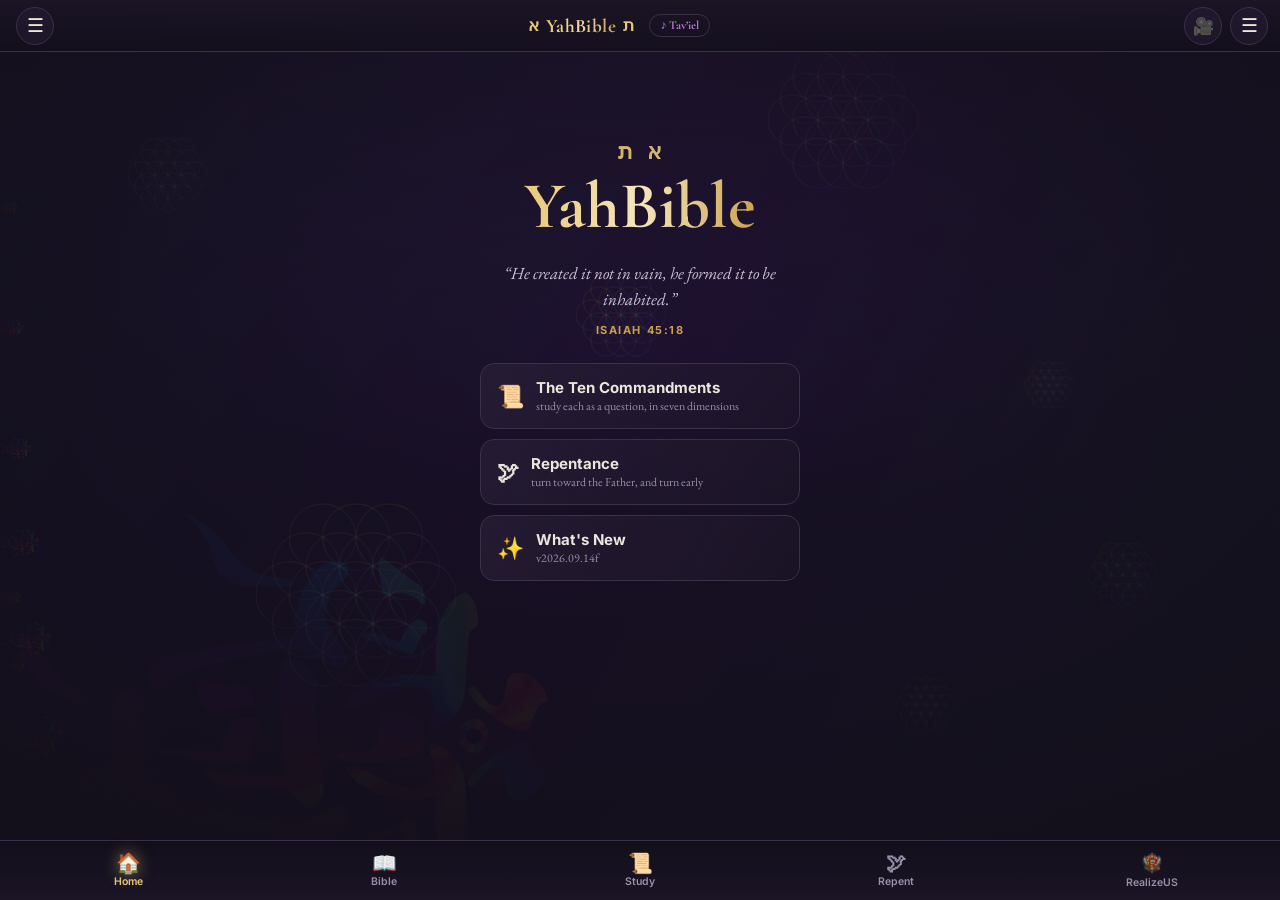
==== commit 509ae0b2: "Lock the vault against theft: end-to-end AES-256-GCM encryption of everything that leaves the Zion'i" ====
--- a/www/index.html
+++ b/www/index.html
@@ -53,7 +53,7 @@
        web copy from ever masking newer bundled features. -->
   <script>
   (function(){
-    var BUNDLED_VER=20260914240;   // bump every APK build; OTA applies only if remote > this
+    var BUNDLED_VER=20260914250;   // bump every APK build; OTA applies only if remote > this
     window.__bundledVer=BUNDLED_VER;   // shown in Settings so the running build is always verifiable
     var REMOTE='https://huggingface.co/OhBeOneKeyNoBe/YahBible-Mobile/resolve/main/www/';
     var SHELL=['app.css','data/commandments.js','data/repentance.js','data/news.js','data/kjv.js','data/verlang.js','packs.js','app.js'];
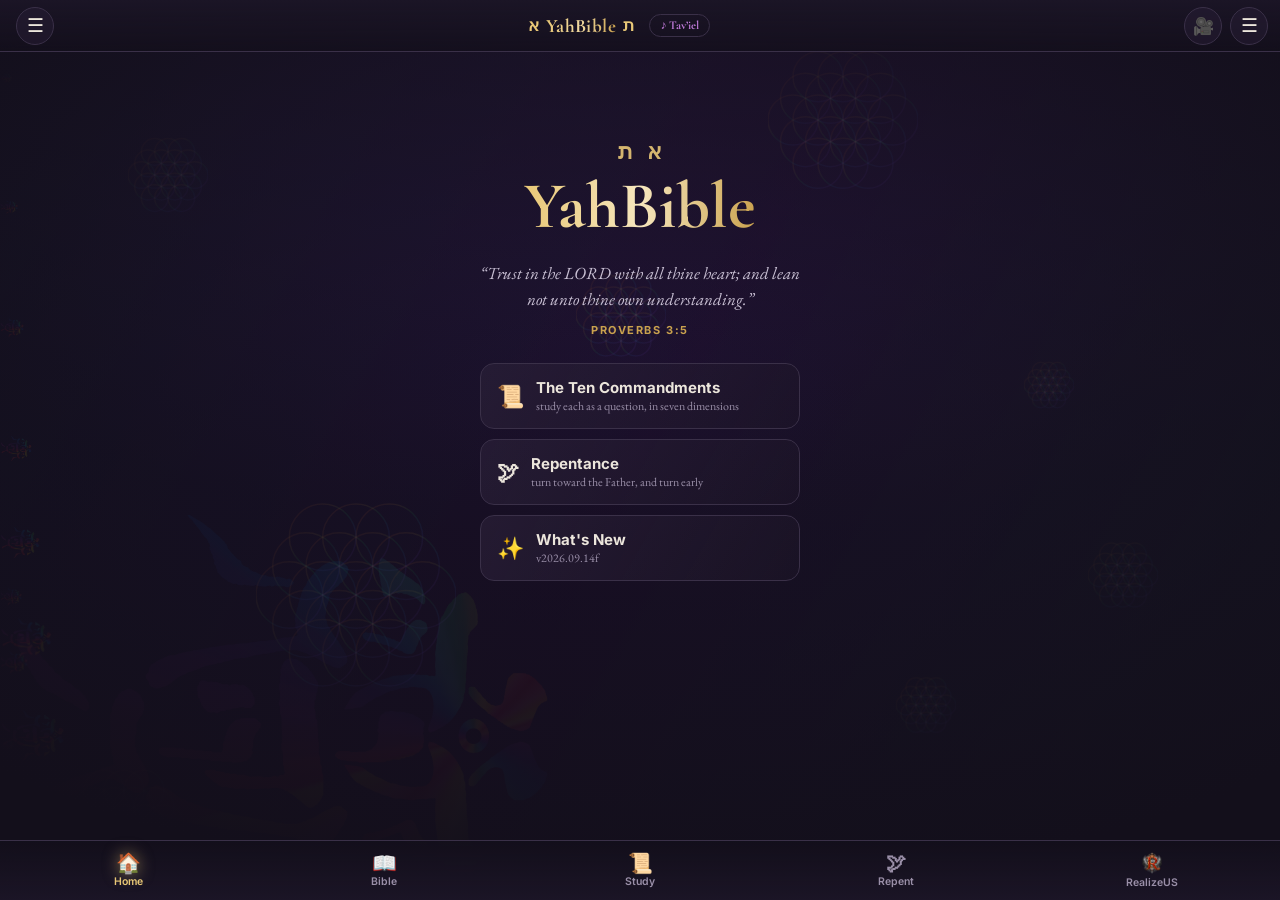
==== commit 47e91187: "Reorganize the menus: the left menu's bottom now holds just Profile (on top) and Settings — Download" ====
--- a/www/index.html
+++ b/www/index.html
@@ -53,7 +53,7 @@
        web copy from ever masking newer bundled features. -->
   <script>
   (function(){
-    var BUNDLED_VER=20260914250;   // bump every APK build; OTA applies only if remote > this
+    var BUNDLED_VER=20260914260;   // bump every APK build; OTA applies only if remote > this
     window.__bundledVer=BUNDLED_VER;   // shown in Settings so the running build is always verifiable
     var REMOTE='https://huggingface.co/OhBeOneKeyNoBe/YahBible-Mobile/resolve/main/www/';
     var SHELL=['app.css','data/commandments.js','data/repentance.js','data/news.js','data/kjv.js','data/verlang.js','packs.js','app.js'];
--- a/www/app.css
+++ b/www/app.css
@@ -628,6 +628,20 @@
 .syncdot{flex:none;width:10px;height:10px;border-radius:50%;background:#5a5470;box-shadow:0 0 0 3px rgba(90,84,112,.25)}
 .syncdot.on{background:#38c172;box-shadow:0 0 0 3px rgba(56,193,114,.25)}
 .syncdot.off{background:#d05252;box-shadow:0 0 0 3px rgba(208,82,82,.22)}
+/* left-menu footer: Profile above Settings, set apart at the bottom */
+.lmfoot{margin-top:16px;padding-top:12px;border-top:1px solid var(--line)}
+.lmfoot .srcline{border-color:rgba(var(--goldrgb),.35)}
+/* the Ten Commandments in the right menu — desktop style: holographic numbers, white text */
+.tclist{display:flex;flex-direction:column;gap:4px;margin-top:6px}
+.tcrow{display:flex;align-items:center;gap:11px;width:100%;text-align:left;cursor:pointer;
+  padding:8px 10px;border-radius:10px;border:1px solid transparent;background:transparent}
+.tcrow:active{background:rgba(var(--actrgb),.4);border-color:var(--line)}
+.tcn{flex:none;width:26px;height:26px;display:flex;align-items:center;justify-content:center;
+  font:800 14px "Cormorant Garamond",Georgia,serif;
+  background:linear-gradient(120deg,#c0246a,#d97a1e,#c9a11a,#1f9e6e,#2e7fd0,#7a5ce0,#c0246a);
+  background-size:280% auto;-webkit-background-clip:text;background-clip:text;
+  -webkit-text-fill-color:transparent;color:transparent;animation:holo 7s linear infinite}
+.tct{flex:1;min-width:0;font:600 13px Inter;color:var(--ink);line-height:1.3}
 /* right menu nav (desktop-style) */
 .rmnav{display:flex;flex-direction:column;gap:7px;margin:0 0 14px}
 .rmitem{position:relative;display:flex;align-items:center;gap:9px;width:100%;text-align:left;cursor:pointer;
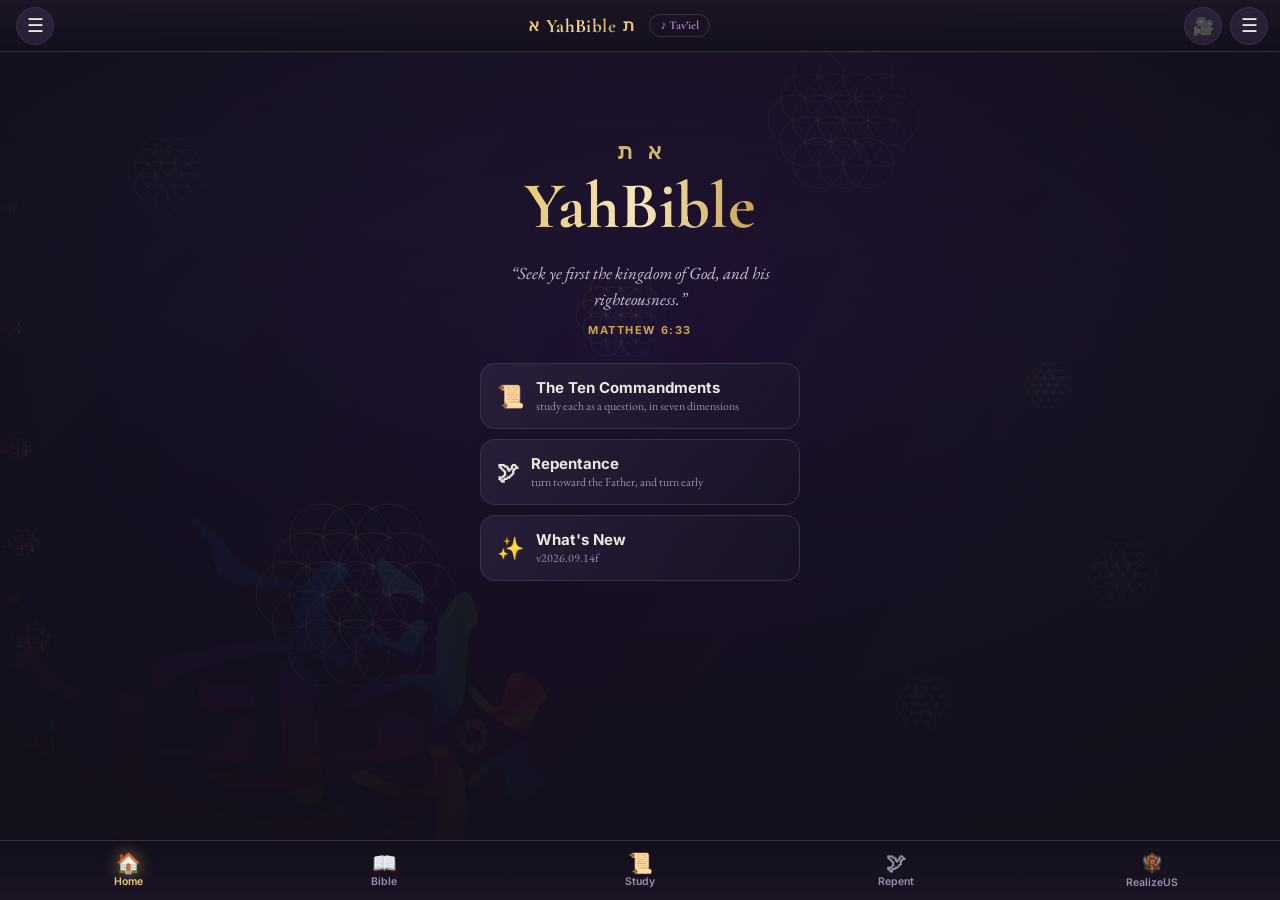
==== commit 3a42d9f2: "No more white buttons: .cmdback (the '◀ back' pill ending the Logos, commandments, settings and prof" ====
--- a/www/index.html
+++ b/www/index.html
@@ -53,7 +53,7 @@
        web copy from ever masking newer bundled features. -->
   <script>
   (function(){
-    var BUNDLED_VER=20260914260;   // bump every APK build; OTA applies only if remote > this
+    var BUNDLED_VER=20260914270;   // bump every APK build; OTA applies only if remote > this
     window.__bundledVer=BUNDLED_VER;   // shown in Settings so the running build is always verifiable
     var REMOTE='https://huggingface.co/OhBeOneKeyNoBe/YahBible-Mobile/resolve/main/www/';
     var SHELL=['app.css','data/commandments.js','data/repentance.js','data/news.js','data/kjv.js','data/verlang.js','packs.js','app.js'];
--- a/www/app.css
+++ b/www/app.css
@@ -57,7 +57,9 @@
 html,body{margin:0;height:100%;background:var(--bg);color:var(--ink);
   font-family:Inter,-apple-system,"Segoe UI",Roboto,sans-serif;overscroll-behavior:none}
 body{display:flex;flex-direction:column;overflow:hidden}
-button{font-family:inherit;color:inherit}
+/* base reset: a button with no style of its own must NEVER fall back to the native
+   white chrome — it inherits the app's ink on a transparent ground */
+button{font-family:inherit;color:inherit;background:transparent;border:none;cursor:pointer}
 h1,h2,h3{margin:0}
 
 /* holy-fish backdrop: a school of swimming fish + rotating Flower-of-Life (seeds of life),
@@ -95,7 +97,7 @@
 .wordmark{font:700 19px "Cormorant Garamond",Georgia,serif;letter-spacing:.02em;display:flex;align-items:center;gap:7px}
 .wordmark .heb{color:var(--gold);font-size:17px}
 .wordmark .yb{background:linear-gradient(92deg,#e9c877,#f0d9a0,#caa24e);-webkit-background-clip:text;background-clip:text;-webkit-text-fill-color:transparent;font-weight:700}
-.topbtn{width:38px;height:38px;border-radius:50%;border:1px solid var(--line);background:rgba(40,30,55,.5);
+.topbtn{width:38px;height:38px;border-radius:50%;border:1px solid var(--line);background:rgba(var(--actrgb),.5);
   display:flex;align-items:center;justify-content:center;font-size:17px;cursor:pointer}
 .topbtn:active{transform:scale(.94)}
 .topbtn.on{border-color:var(--vio);color:#e8c4f5}
@@ -121,7 +123,7 @@
 @keyframes slideL{to{transform:translateX(0)}} @keyframes slideR{to{transform:translateX(0)}}
 .drawhdr{display:flex;align-items:center;justify-content:space-between;margin-bottom:12px;padding-bottom:10px;border-bottom:1px solid var(--line)}
 .drawhdr .dt{font:800 11px Inter;letter-spacing:.16em;text-transform:uppercase;color:var(--gold2)}
-.drawx{width:32px;height:32px;border-radius:50%;border:1px solid var(--line);background:rgba(40,30,55,.5);color:var(--dim);font-size:15px;cursor:pointer}
+.drawx{width:32px;height:32px;border-radius:50%;border:1px solid var(--line);background:rgba(var(--actrgb),.5);color:var(--dim);font-size:15px;cursor:pointer}
 .srcgroup{margin-bottom:14px}
 .srclbl{font:800 10px Inter;letter-spacing:.14em;text-transform:uppercase;color:var(--gold2);margin:10px 0 6px;opacity:.9}
 .srcitem{display:flex;align-items:center;gap:9px;width:100%;text-align:left;padding:10px 11px;margin-bottom:5px;border-radius:10px;cursor:pointer;
@@ -141,7 +143,7 @@
 .vsref{font:700 20px "Cormorant Garamond",Georgia,serif;margin:2px 0 6px}
 .vstext{font:17px/1.6 var(--fital);color:var(--ink);margin:0 0 12px;padding-left:11px;border-left:2px solid var(--gold2)}
 .vstabs{display:flex;flex-wrap:wrap;gap:6px;margin:0 0 14px}
-.vstab{padding:6px 11px;border-radius:16px;border:1px solid var(--line);background:rgba(40,30,55,.5);color:var(--ink2);font:600 12px Inter;cursor:pointer}
+.vstab{padding:6px 11px;border-radius:16px;border:1px solid var(--line);background:rgba(var(--actrgb),.5);color:var(--ink2);font:600 12px Inter;cursor:pointer}
 .vstab.locked{opacity:.7}
 .wchips{display:flex;flex-wrap:wrap;gap:6px;margin:5px 0 14px}
 .wchip{padding:5px 10px;border-radius:8px;border:1px solid var(--line);background:rgba(var(--cardrgb),.5);color:var(--ink);font:500 13px var(--fital);cursor:pointer}
@@ -179,7 +181,7 @@
 .packbtn.done{border-color:var(--grn);color:var(--grn)}
 .packbtn:disabled{opacity:.6}
 .setrow{display:flex;gap:8px;align-items:center}
-.setinput{width:100%;flex:1;background:rgba(20,14,30,.6);border:1px solid var(--line);border-radius:9px;padding:11px 12px;color:var(--ink);font:15px Inter}
+.setinput{width:100%;flex:1;background:rgba(var(--bgrgb),.6);border:1px solid var(--line);border-radius:9px;padding:11px 12px;color:var(--ink);font:15px Inter}
 .cmdlogin .setrow{gap:10px}
 .acctrow{display:flex;align-items:center;gap:12px}
 .acctav{width:44px;height:44px;border-radius:50%;background:linear-gradient(140deg,#c07ad9,#8a7be8);color:#fff;font:800 20px "Cormorant Garamond",serif;display:flex;align-items:center;justify-content:center;flex:none}
@@ -215,7 +217,7 @@
 .home .qref{font:700 11px Inter;letter-spacing:.14em;text-transform:uppercase;color:var(--gold2);margin-top:6px}
 .home .cta{margin-top:26px;display:flex;flex-direction:column;gap:10px;width:min(320px,86vw)}
 .homebtn{display:flex;align-items:center;gap:12px;text-align:left;padding:14px 16px;border-radius:14px;cursor:pointer;
-  border:1px solid var(--line);background:linear-gradient(120deg,rgba(42,32,56,.7),rgba(30,22,40,.5));color:var(--ink);font:700 15px Inter}
+  border:1px solid var(--line);background:linear-gradient(120deg,rgba(var(--card2rgb),.7),rgba(var(--card3rgb),.5));color:var(--ink);font:700 15px Inter}
 .homebtn .hi{font-size:22px}
 .homebtn .hs{display:block;font:400 12px "EB Garamond",serif;color:var(--dim);margin-top:1px}
 .homebtn:active{transform:scale(.98)}
@@ -223,7 +225,7 @@
 /* ---- list (commandments) ---- */
 .listhdr{font:800 11px Inter;letter-spacing:.16em;text-transform:uppercase;color:var(--gold2);margin:4px 0 12px;text-align:center}
 .cmdrow{display:flex;align-items:center;gap:13px;width:100%;text-align:left;padding:14px 15px;margin-bottom:9px;border-radius:13px;cursor:pointer;
-  border:1px solid var(--line);background:linear-gradient(120deg,rgba(42,32,56,.55),rgba(28,20,38,.4));color:var(--ink)}
+  border:1px solid var(--line);background:linear-gradient(120deg,rgba(var(--card2rgb),.55),rgba(var(--card3rgb),.4));color:var(--ink)}
 .cmdrow:active{transform:scale(.99)}
 .cmdrow .num{font:700 20px "Cormorant Garamond",serif;background:linear-gradient(92deg,#e9c877,#caa24e);-webkit-background-clip:text;background-clip:text;-webkit-text-fill-color:transparent;min-width:26px;text-align:center}
 .cmdrow .ct{font:600 15px Inter}
@@ -237,7 +239,11 @@
 /* ---- study page (reused from desktop, mobile-tuned) ---- */
 .study{padding-bottom:10px}
 .backbtn{display:inline-flex;align-items:center;gap:6px;margin-bottom:8px;padding:7px 12px;border-radius:20px;cursor:pointer;
-  border:1px solid var(--line);background:rgba(40,30,55,.5);color:var(--ink2);font:600 12px Inter}
+  border:1px solid var(--line);background:rgba(var(--actrgb),.45);color:var(--ink2);font:600 12px Inter}
+/* the '◀ back' pill at the foot of long pages (Logos, commandments, settings, profile) */
+.cmdback{display:block;margin:22px auto 8px;padding:9px 22px;border-radius:22px;cursor:pointer;
+  border:1px solid var(--line);background:rgba(var(--actrgb),.45);color:var(--ink2);font:600 13px Inter}
+.cmdback:active{border-color:var(--gold2);color:var(--gold)}
 .cmdno{font:800 10px Inter;letter-spacing:.18em;text-transform:uppercase;color:var(--gold2);text-align:center;margin-top:4px}
 .cmdttl{font:700 clamp(26px,7vw,34px) "Cormorant Garamond",Georgia,serif;text-align:center;line-height:1.08;margin:3px 0;
   background:linear-gradient(92deg,#e9c877,#f6e6bd,#caa24e);-webkit-background-clip:text;background-clip:text;-webkit-text-fill-color:transparent;text-wrap:balance}
@@ -348,7 +354,7 @@
 
 /* prayer buttons */
 .prayacts{display:flex;flex-direction:column;gap:9px;margin-top:14px}
-.seekcounsel,.lordsprayer{cursor:pointer;border-radius:12px;padding:12px 14px;font:700 13.5px Inter;border:1px solid var(--line);background:rgba(40,30,55,.5);color:var(--ink);text-align:center}
+.seekcounsel,.lordsprayer{cursor:pointer;border-radius:12px;padding:12px 14px;font:700 13.5px Inter;border:1px solid var(--line);background:rgba(var(--actrgb),.5);color:var(--ink);text-align:center}
 .seekcounsel{border-color:rgba(192,122,217,.5);color:#d3a9e8}
 .lordsprayer{border-color:rgba(var(--goldrgb),.5);color:var(--gold)}
 .lordsprayer.pulse{animation:lppulse 2.6s ease-in-out infinite}
@@ -377,7 +383,7 @@
 
 /* toast */
 #toast{position:fixed;left:50%;bottom:calc(84px + var(--safe-bot));transform:translateX(-50%) translateY(20px);z-index:80;
-  background:rgba(20,14,30,.95);border:1px solid var(--gold2);color:var(--ink);padding:10px 16px;border-radius:22px;font:600 13px Inter;
+  background:rgba(var(--bgrgb),.95);border:1px solid var(--gold2);color:var(--ink);padding:10px 16px;border-radius:22px;font:600 13px Inter;
   opacity:0;pointer-events:none;transition:opacity .25s,transform .25s;max-width:82vw;text-align:center}
 #toast.on{opacity:1;transform:translateX(-50%) translateY(0)}
 
@@ -438,7 +444,7 @@
 .rvn{font:700 10px Inter;color:var(--gold2);vertical-align:super;margin-right:5px}
 .rv.hl{background:rgba(var(--goldrgb),.13);box-shadow:inset 3px 0 0 var(--gold)}
 .rdfoot{display:flex;justify-content:space-between;gap:8px;margin-top:14px}
-.rdmore{padding:10px 14px;border-radius:11px;border:1px solid var(--line);background:rgba(40,30,55,.5);color:var(--gold);font:600 13px Inter;cursor:pointer}
+.rdmore{padding:10px 14px;border-radius:11px;border:1px solid var(--line);background:rgba(var(--actrgb),.5);color:var(--gold);font:600 13px Inter;cursor:pointer}
 /* chapter sub-header: title + holographic eye + white tree (desktop-style) */
 .rdttlwrap{flex:1;display:flex;align-items:center;justify-content:center;gap:9px;min-width:0}
 .ileye{cursor:pointer;font-size:19px;line-height:1;flex:none;opacity:.9;
@@ -646,7 +652,7 @@
 .rmnav{display:flex;flex-direction:column;gap:7px;margin:0 0 14px}
 .rmitem{position:relative;display:flex;align-items:center;gap:9px;width:100%;text-align:left;cursor:pointer;
   border:1px solid var(--line);border-radius:11px;padding:11px 12px;color:var(--ink);font:700 14px Inter;
-  background:linear-gradient(120deg,rgba(42,32,56,.6),rgba(30,22,40,.35))}
+  background:linear-gradient(120deg,rgba(var(--card2rgb),.6),rgba(var(--card3rgb),.35))}
 .rmitem:active{border-color:var(--gold)}
 .rmi{flex:none;font-size:17px}
 .rmat{font:800 17px "Cormorant Garamond","Noto Serif Hebrew",serif;
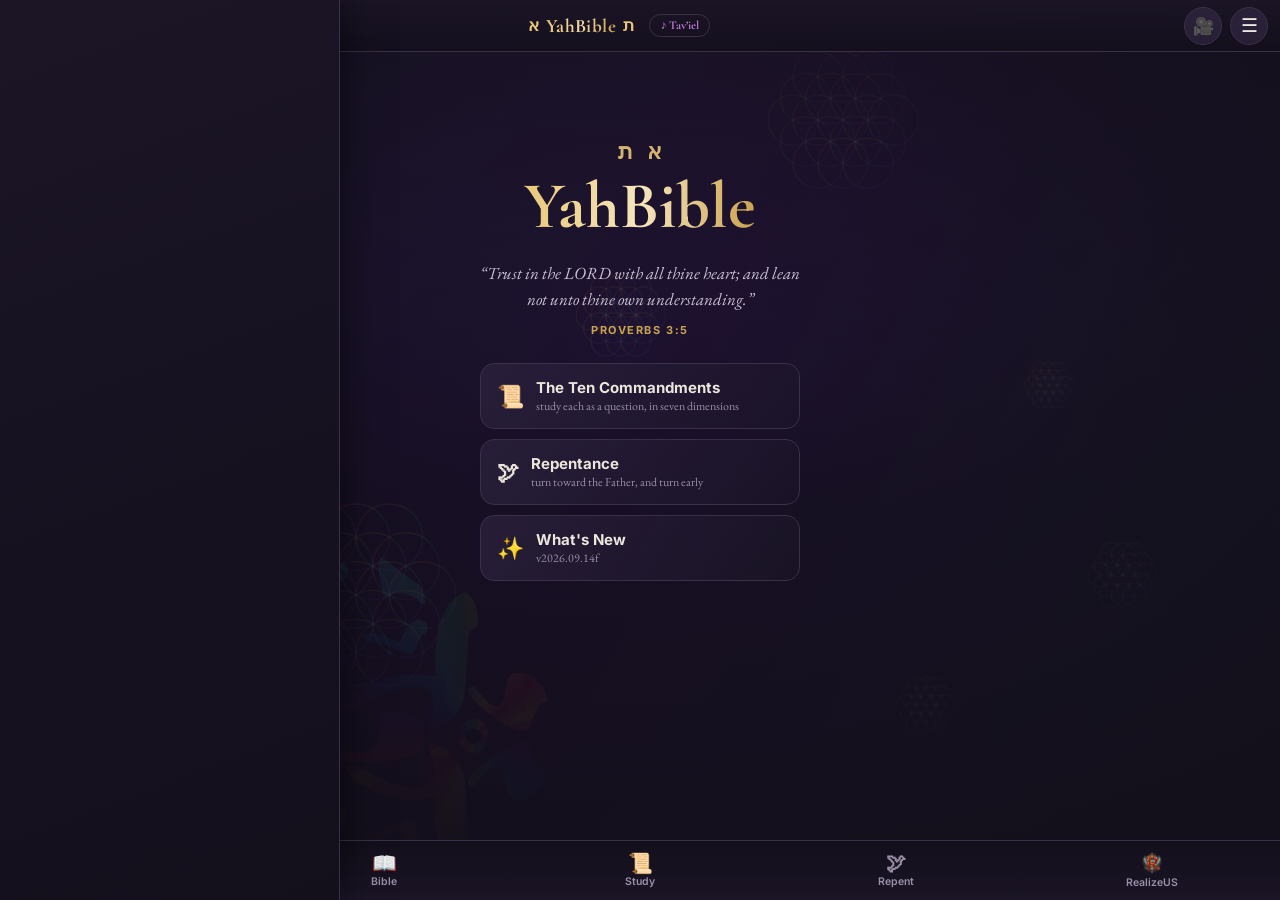
==== commit 35fcca07: "Pin Profile + Settings to the true bottom of the left menu: the drawer is a flex column and the foot" ====
--- a/www/index.html
+++ b/www/index.html
@@ -53,7 +53,7 @@
        web copy from ever masking newer bundled features. -->
   <script>
   (function(){
-    var BUNDLED_VER=20260914270;   // bump every APK build; OTA applies only if remote > this
+    var BUNDLED_VER=20260914280;   // bump every APK build; OTA applies only if remote > this
     window.__bundledVer=BUNDLED_VER;   // shown in Settings so the running build is always verifiable
     var REMOTE='https://huggingface.co/OhBeOneKeyNoBe/YahBible-Mobile/resolve/main/www/';
     var SHELL=['app.css','data/commandments.js','data/repentance.js','data/news.js','data/kjv.js','data/verlang.js','packs.js','app.js'];
--- a/www/app.css
+++ b/www/app.css
@@ -634,8 +634,12 @@
 .syncdot{flex:none;width:10px;height:10px;border-radius:50%;background:#5a5470;box-shadow:0 0 0 3px rgba(90,84,112,.25)}
 .syncdot.on{background:#38c172;box-shadow:0 0 0 3px rgba(56,193,114,.25)}
 .syncdot.off{background:#d05252;box-shadow:0 0 0 3px rgba(208,82,82,.22)}
-/* left-menu footer: Profile above Settings, set apart at the bottom */
-.lmfoot{margin-top:16px;padding-top:12px;border-top:1px solid var(--line)}
+/* left-menu footer: Profile above Settings, PINNED to the very bottom of the drawer —
+   when the list is short it sits at the drawer's foot; when long it stays in view */
+#leftdrawer{display:flex;flex-direction:column}
+#leftdrawer>*{flex:none}
+.lmfoot{margin-top:auto;position:sticky;bottom:0;padding:12px 0 4px;border-top:1px solid var(--line);
+  background:linear-gradient(0deg,rgba(var(--bgrgb),var(--menuop)) 70%,rgba(var(--bgrgb),0))}
 .lmfoot .srcline{border-color:rgba(var(--goldrgb),.35)}
 /* the Ten Commandments in the right menu — desktop style: holographic numbers, white text */
 .tclist{display:flex;flex-direction:column;gap:4px;margin-top:6px}
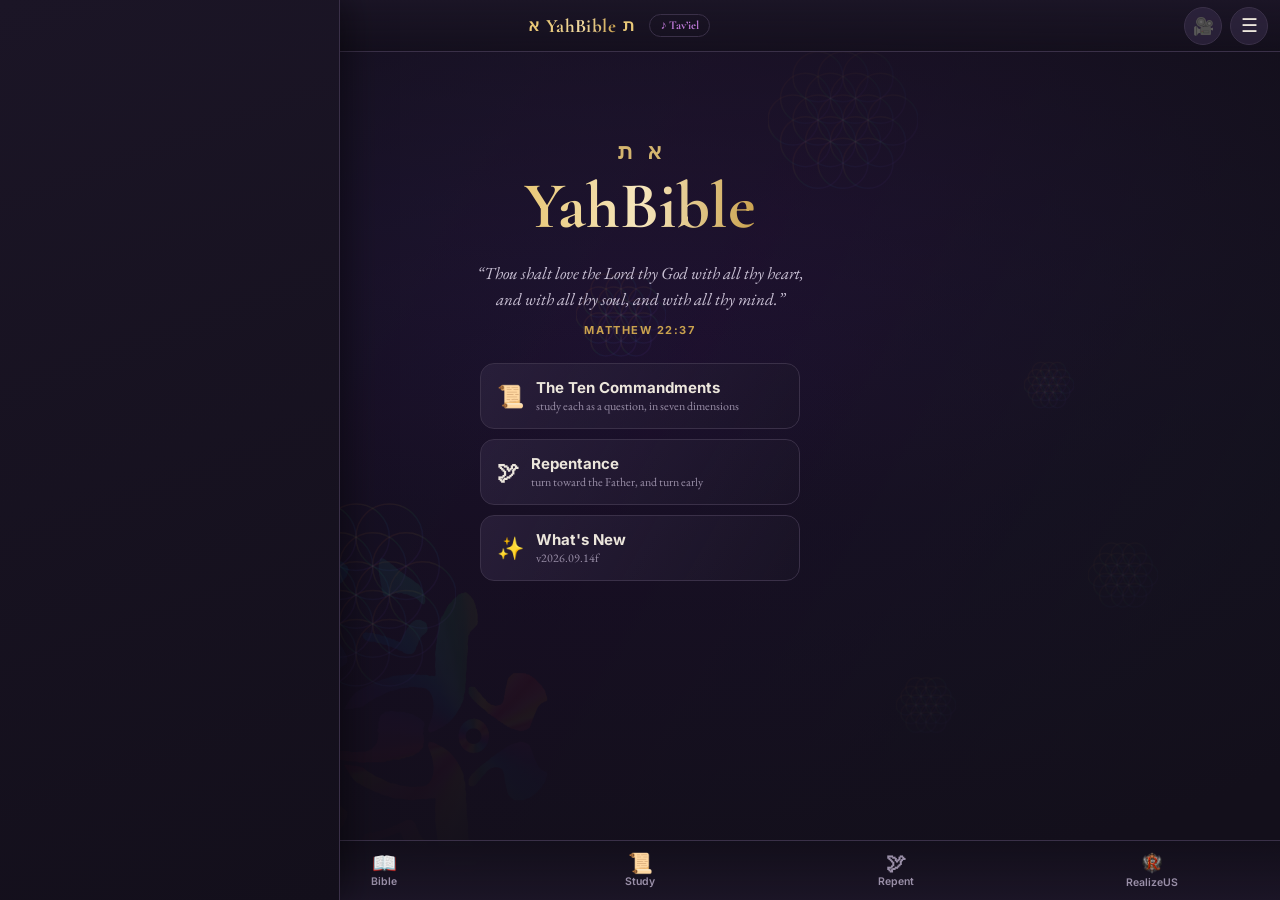
==== commit b4539ca5: "THE FULL DESKTOP ENGINE, INSIDE THE PHONE — v0.2: the complete O'Tav'iel Python server now runs in-p" ====
--- a/www/index.html
+++ b/www/index.html
@@ -53,7 +53,7 @@
        web copy from ever masking newer bundled features. -->
   <script>
   (function(){
-    var BUNDLED_VER=20260914280;   // bump every APK build; OTA applies only if remote > this
+    var BUNDLED_VER=20260915010;   // bump every APK build; OTA applies only if remote > this
     window.__bundledVer=BUNDLED_VER;   // shown in Settings so the running build is always verifiable
     var REMOTE='https://huggingface.co/OhBeOneKeyNoBe/YahBible-Mobile/resolve/main/www/';
     var SHELL=['app.css','data/commandments.js','data/repentance.js','data/news.js','data/kjv.js','data/verlang.js','packs.js','app.js'];
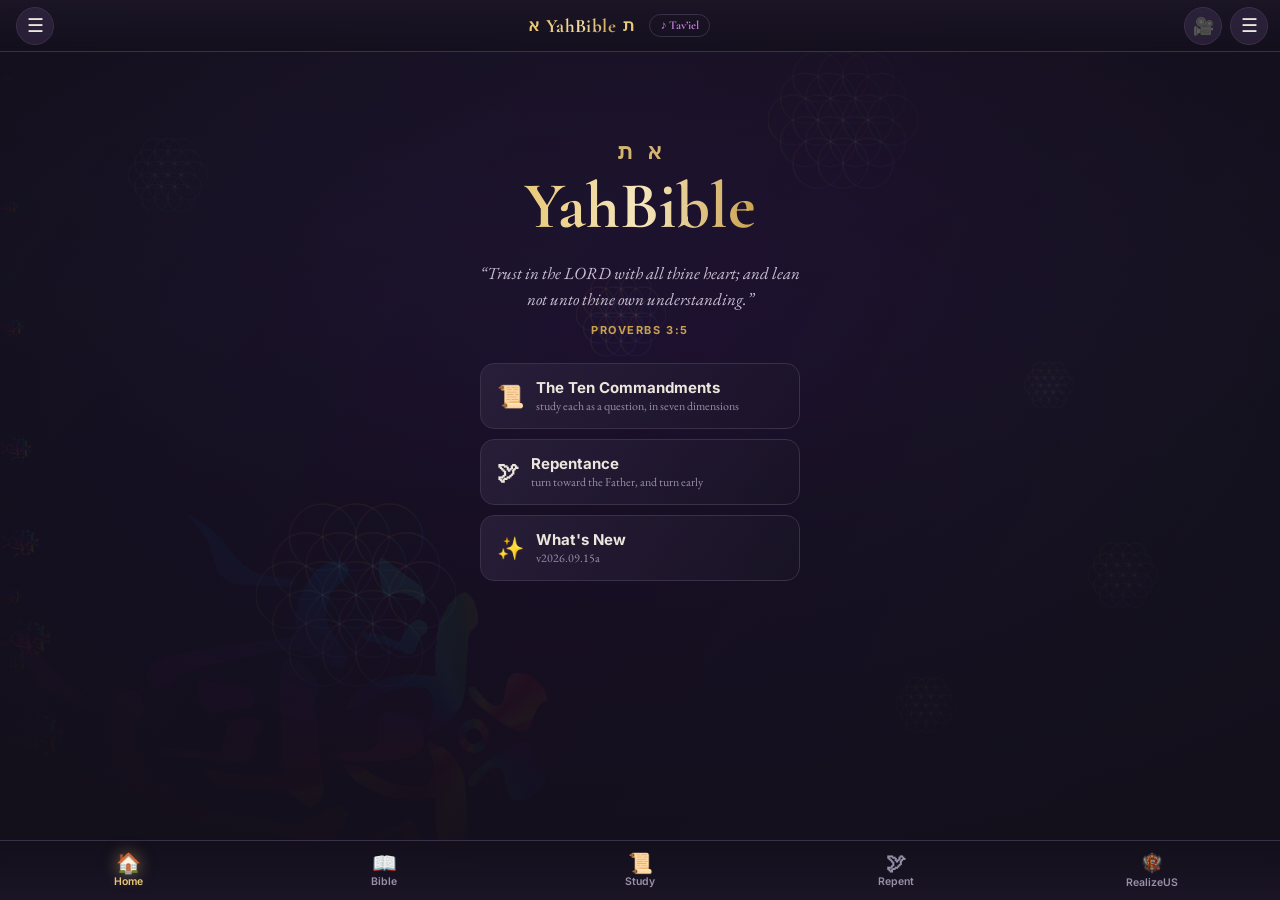
==== commit 7d46342f: "HOTFIX + side-by-side: the left drawer opened stuck over the app at launch — my footer-pinning gave " ====
--- a/www/index.html
+++ b/www/index.html
@@ -53,7 +53,7 @@
        web copy from ever masking newer bundled features. -->
   <script>
   (function(){
-    var BUNDLED_VER=20260915010;   // bump every APK build; OTA applies only if remote > this
+    var BUNDLED_VER=20260915020;   // bump every APK build; OTA applies only if remote > this
     window.__bundledVer=BUNDLED_VER;   // shown in Settings so the running build is always verifiable
     var REMOTE='https://huggingface.co/OhBeOneKeyNoBe/YahBible-Mobile/resolve/main/www/';
     var SHELL=['app.css','data/commandments.js','data/repentance.js','data/news.js','data/kjv.js','data/verlang.js','packs.js','app.js'];
--- a/www/app.css
+++ b/www/app.css
@@ -636,8 +636,10 @@
 .syncdot.off{background:#d05252;box-shadow:0 0 0 3px rgba(208,82,82,.22)}
 /* left-menu footer: Profile above Settings, PINNED to the very bottom of the drawer —
    when the list is short it sits at the drawer's foot; when long it stays in view */
-#leftdrawer{display:flex;flex-direction:column}
+#leftdrawer{flex-direction:column}
+#leftdrawer:not([hidden]){display:flex}   /* flex ONLY when open — never override hidden */
 #leftdrawer>*{flex:none}
+[hidden]{display:none !important}          /* the hidden attribute always wins, everywhere */
 .lmfoot{margin-top:auto;position:sticky;bottom:0;padding:12px 0 4px;border-top:1px solid var(--line);
   background:linear-gradient(0deg,rgba(var(--bgrgb),var(--menuop)) 70%,rgba(var(--bgrgb),0))}
 .lmfoot .srcline{border-color:rgba(var(--goldrgb),.35)}
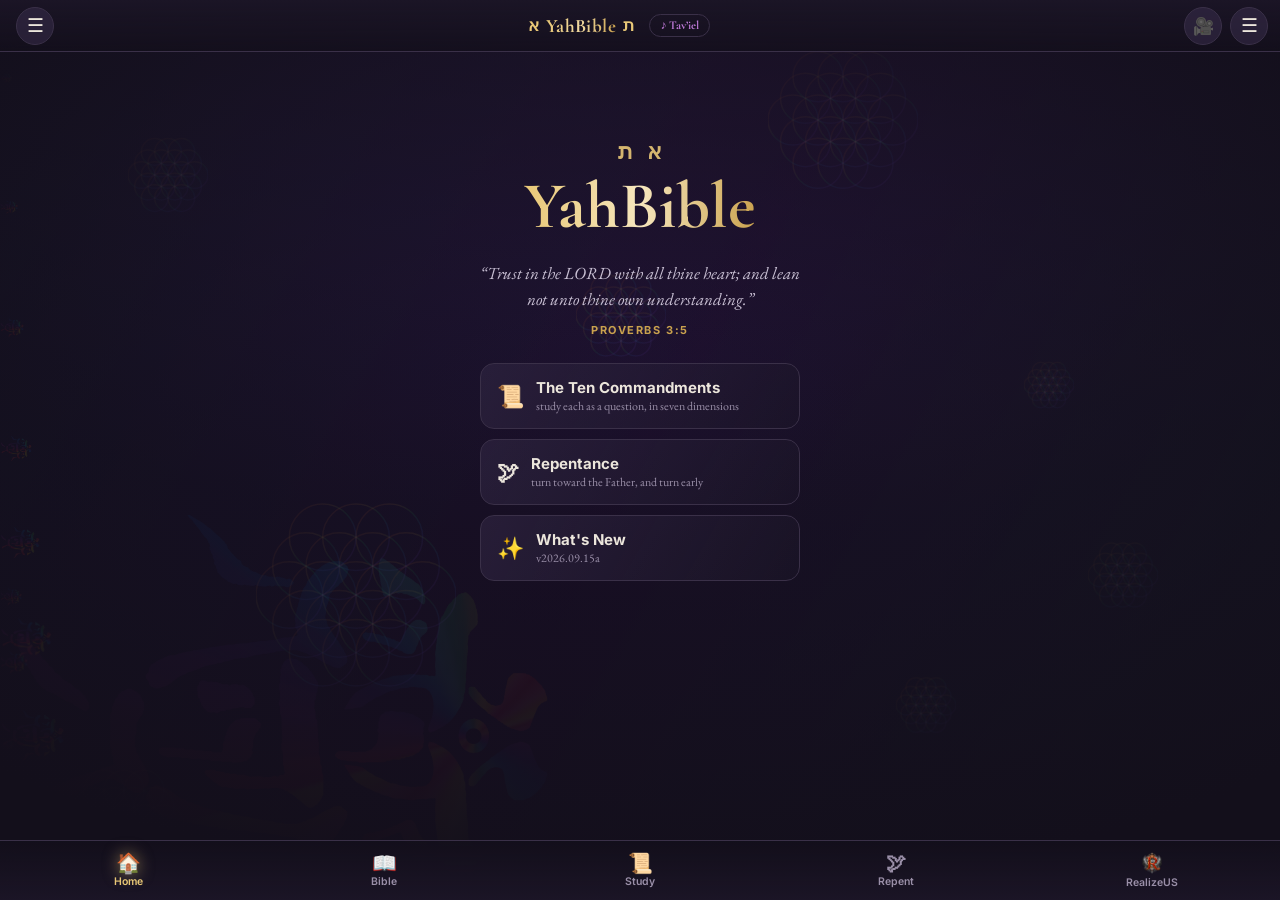
==== commit a0008d99: "fix: phone app 2.6 reads its private repo through the site gateway The installed APK loaded the engi" ====
--- a/www/index.html
+++ b/www/index.html
@@ -53,9 +53,9 @@
        web copy from ever masking newer bundled features. -->
   <script>
   (function(){
-    var BUNDLED_VER=20260915020;   // bump every APK build; OTA applies only if remote > this
+    var BUNDLED_VER=20261124010;   // bump every APK build; OTA applies only if remote > this
     window.__bundledVer=BUNDLED_VER;   // shown in Settings so the running build is always verifiable
-    var REMOTE='https://huggingface.co/OhBeOneKeyNoBe/YahBible-Mobile/resolve/main/www/';
+    var REMOTE='https://qkfmjdprvtayfhigsahk.supabase.co/functions/v1/hf/mobile/www/';
     var SHELL=['app.css','data/commandments.js','data/repentance.js','data/news.js','data/kjv.js','data/verlang.js','packs.js','app.js'];
     function ck(f){return 'yb_ota_'+f;}
     function bundled(){ SHELL.forEach(function(f){
--- a/www/app.css
+++ b/www/app.css
@@ -471,7 +471,10 @@
 .ild{font:10px var(--fital);color:var(--dim);text-align:center;max-width:80px;line-height:1.2}
 @media (prefers-reduced-motion:reduce){#fishbg *,.lordsprayer.pulse{animation:none!important}}
 /* full 1:1 desktop app frame + floating studio controls */
-#deskframe{position:fixed;inset:0;width:100%;height:100%;border:0;z-index:30;background:var(--bg)}
+/* the hybrid (1:1 desktop) is FULL-SCREEN: it brings its own header, footer, and the
+   ✕ exit at the bottom of its left menu — the app's chrome steps aside while it lives */
+#deskframe{position:fixed;inset:0;width:100%;height:100vh;border:0;z-index:30;background:var(--bg)}
+body.deskfull #topbar,body.deskfull #tabbar{visibility:hidden}
 #camfab{position:fixed;right:14px;top:calc(10px + var(--safe-top));z-index:72;width:44px;height:44px}
 /* the way OUT of the 1:1 desktop view: a clear, labeled pill (bottom-right, above the safe area) */
 #deskexit{position:fixed;right:12px;bottom:calc(16px + var(--safe-bot));z-index:72;
